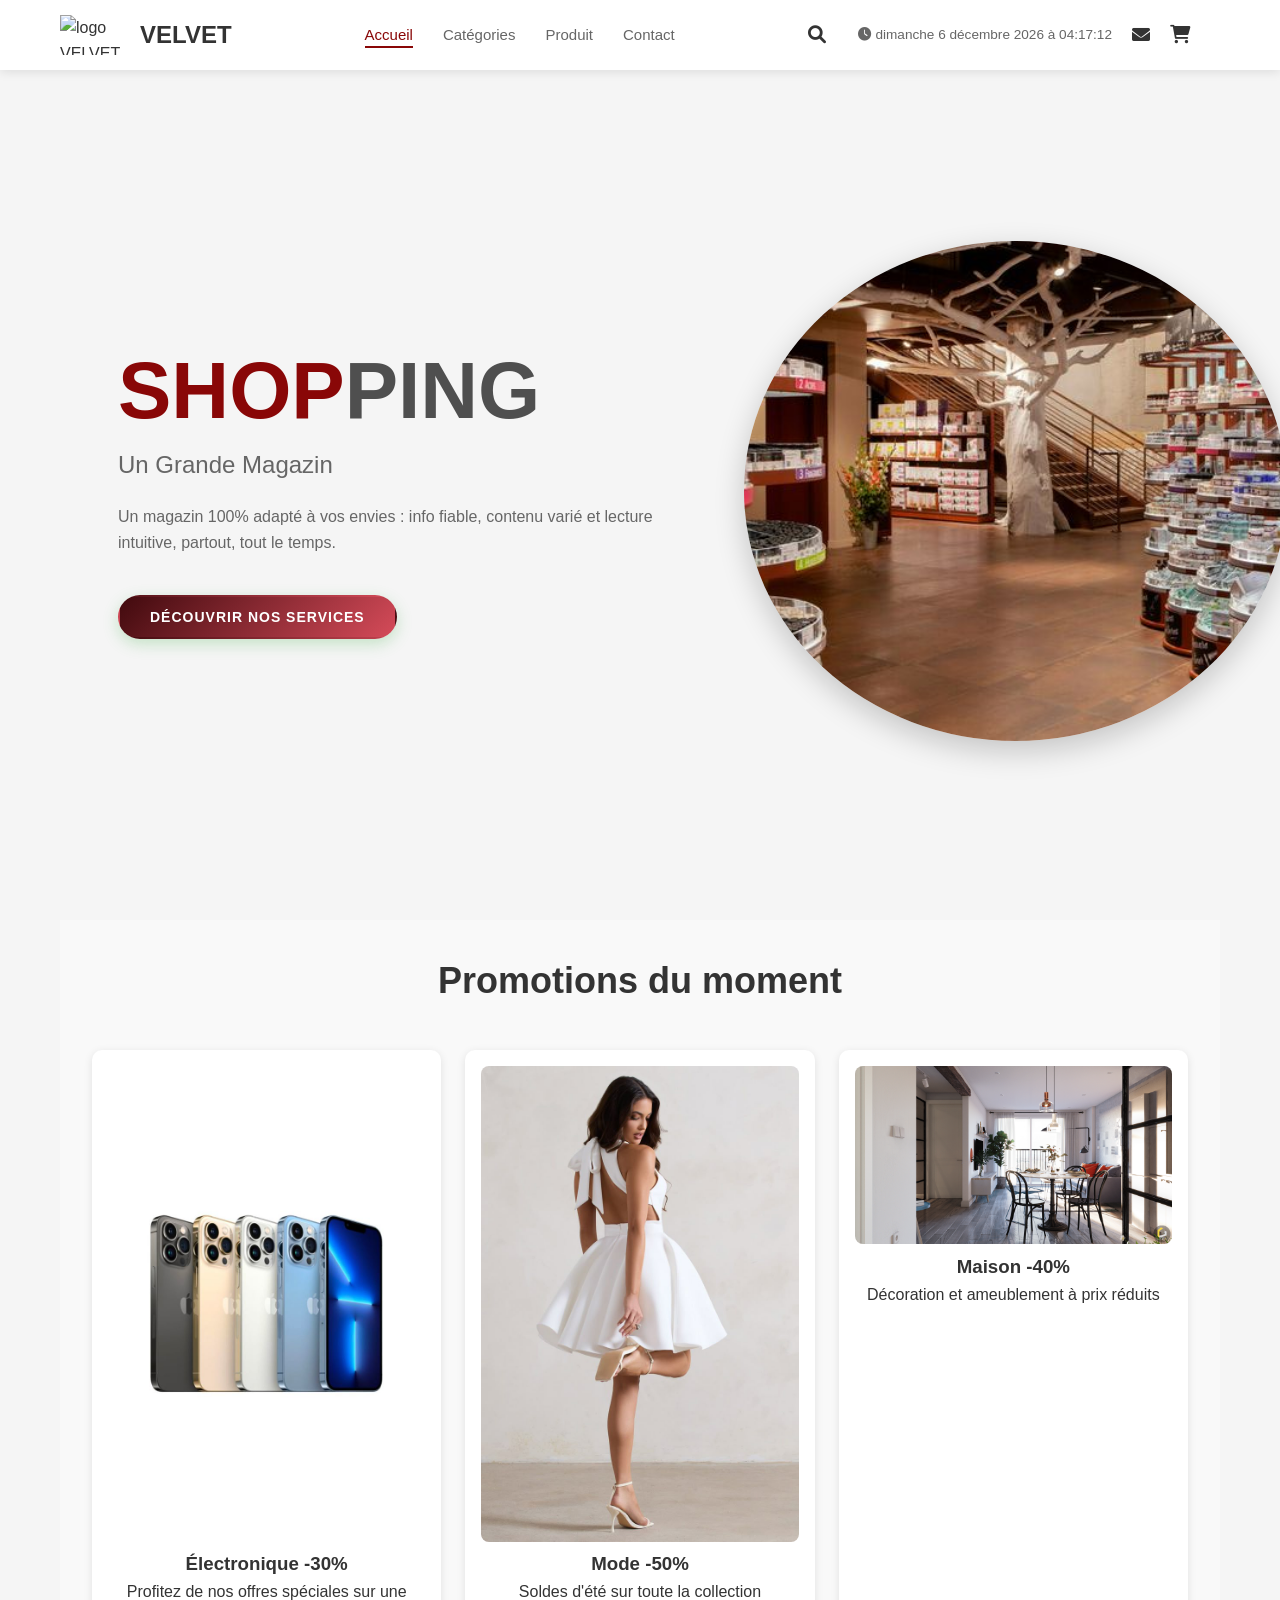
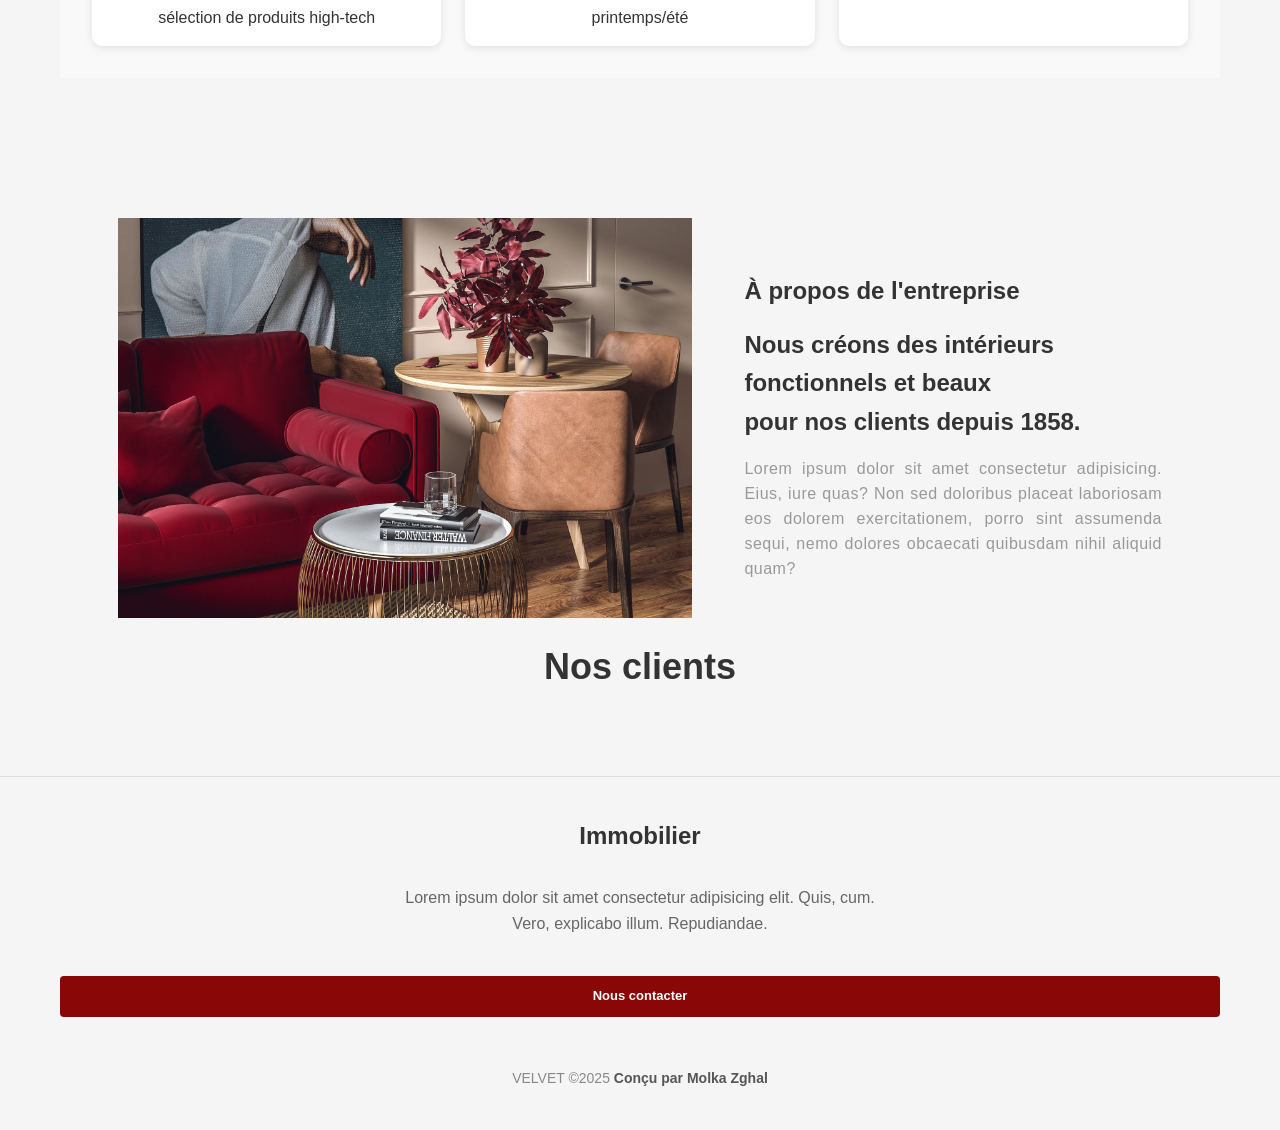
==== index.html @ 8d2f7518 "Initial commit - ajout de tous les fichiers du projet" ====
<!DOCTYPE html>
<html lang="fr">
<head>
    <meta charset="UTF-8">
    <meta name="viewport" content="width=device-width, initial-scale=1.0">
    <title>VELVET - Accueil</title>
    <link rel="stylesheet" href="https://cdnjs.cloudflare.com/ajax/libs/font-awesome/6.0.0-beta3/css/all.min.css">
    <link rel="stylesheet" href="style.css">
    <script src="script.js" defer></script>
</head>
<body>
    <header>
        <div class="header-container">
            <div class="logo">
                <img src="logo.jpg" alt="logo VELVET">
                <h1>VELVET</h1>
            </div>
            
            <nav>
                <ul class="menu">
                    <li><a href="index.html" class="active">Accueil</a></li>
                    <li><a href="index2.html">Catégories</a></li>
                    <li><a href="index3.html">Produit</a></li>
                    <li><a href="index4.html">Contact</a></li>
                </ul>
            </nav>
            
            <div class="header-icons">
                <div class="search-container">
                    <a href="#" class="icon-link" tabindex="0">
                        <i class="fas fa-search"></i>
                    </a>
                    <div class="search-form">
                        <form action="#" method="get">
                            <input id="recherche-api" type="text" placeholder="Rechercher...">
                            <button type="submit"><i class="fas fa-search"></i></button>
                        </form>
                        <div id="resultats-api" class="search-results" style="display:none;"></div>
                    </div>
                </div>

                <div class="meteo-info" style="margin-left:12px; text-align:right;">
                    <div id="meteo-info"></div>
                    <div id="ip-info" style="font-size:0.85rem; color:#666"></div>
                    <div id="heure-api" style="font-size:0.85rem; color:#666"></div>
                </div>
                
                <a href="index4.html" class="icon-link">
                    <i class="fas fa-envelope"></i>
                </a>
                
                <a href="#" class="icon-link">
                    <i class="fas fa-shopping-cart"></i>
                </a>
                <div class="panier-info" aria-hidden="true">
                    <span id="compteur-panier" style="display:none; background:#ff6b6b; color:white; padding:2px 6px; border-radius:12px; margin-left:6px; font-size:0.9rem;">0</span>
                    <div id="total-panier" style="display:inline-block; margin-left:10px; font-size:0.9rem;"></div>
                </div>
            </div>
        </div>

    </header>
    
    <main>
        <section class="home">
            <div class="left">
                <h1>SHOP<span>PING</span></h1>
                <h4>Un grande magazin</h4>
                <p>Un magazin 100% adapté à vos envies : info fiable, contenu varié et lecture intuitive, partout, tout le temps.</p>
            
                <button class="button-link">
                    <a href="#">Découvrir nos services </a>
                </button>
            </div>
            <div class="right">
                <img src="mm.jpg">
            </div>
        </section>
        <!-- about -->
    
        <section class="promotions">
            <h1 class="title">Promotions du moment</h1>
            <div class="promo-grid">
                <div class="promo-item">
                    <img src="iphone13.jpg" alt="Promotion 1">
                    <h3>Électronique -30%</h3>
                    <p>Profitez de nos offres spéciales sur une sélection de produits high-tech</p>
                </div>
                <div class="promo-item">
                    <img src="robe.jpg" alt="Promotion 2">
                    <h3>Mode -50%</h3>
                    <p>Soldes d'été sur toute la collection printemps/été</p>
                </div>
                <div class="promo-item">
                    <img src="deco4.png" alt="Promotion 3">
                    <h3>Maison -40%</h3>
                    <p>Décoration et ameublement à prix réduits</p>
                </div>
            </div>
        </section>
        
        <!-- API - Produits populaires - Removed from index.html per request -->
       
     
        <section class="about">
            <div class="image">
                <img src="img2.jpg">
            </div>
            <div class="content">
                <h1>À propos de l'entreprise</h1>
                <h2>Nous créons des intérieurs fonctionnels et beaux <br> pour nos clients depuis 1858.</h2>
                <p>Lorem ipsum dolor sit amet consectetur adipisicing. Eius, iure quas? Non sed doloribus placeat laboriosam eos dolorem exercitationem, porro sint assumenda sequi, nemo dolores obcaecati quibusdam nihil aliquid quam?</p>
            </div>          
        </section>
        
        <!-- Clients (Random User API) -->
        <section id="clients" class="clients">
            <h2 class="title">Nos clients</h2>
            <div id="utilisateurs-container" class="utilisateurs-container"></div>
        </section>

        <!-- Contact - moved to index4.html per request -->
        <!-- about -->

    </main>
    
    
    <footer>
        
            <div class="footer-content">
                <h2 class="footer-title">Immobilier</h2>
                <p class="footer-text">Lorem ipsum dolor sit amet consectetur adipisicing elit. Quis, cum.<br>Vero, explicabo illum. Repudiandae.</p>
                <a href="index4.html" class="contact-button">Nous contacter</a>
                <p class="copyright">VELVET ©2025 <strong>Conçu par Molka Zghal</strong></p>
            </div>
        
    </footer>
</body>
</html>
---- style.css ----
/* Styles généraux */
* {
    margin: 0;
    padding: 0;
    box-sizing: border-box;
    font-family: 'Rubik', sans-serif;
}

body {
    background-color: #f9f9f9;
    color: #333;
    line-height: 1.6;
}

a {
    text-decoration: none;
    font-size: 13px;
    transition: all 0.3s ease; /*Quand n’importe quel style change, fais la transition en 0,3 seconde, avec un mouvement fluide.*/
}

/* Header Styles */
header {
    background-color: #fff;
    box-shadow: 0 2px 10px rgba(0,0,0,0.1);
    position: sticky;
    top: 0;
    z-index: 1000;/* bich yit5bew wraha l contenu */
    padding: 15px 5%;
}

.header-container {
    display: flex;
    justify-content: space-between;
    align-items: center;
    max-width: 1400px;
    margin: 0 auto;
}

/* Logo */
.logo {
    display: flex;
    align-items: center;
    gap: 10px; /* définit l’espace entre les éléments d’un conteneur. */
}

.logo img {
    width: 70px;
    height: 70px;
    object-fit: contain; /*définit comment une image (ou vidéo) s’adapte à son conteneur.*/
}

.logo h1 {
    font-size: 30px;
    color: #4f4f4f;
    font-weight: 700;
}

/* Menu */
.menu {
    display: flex;
    gap: 30px;
}

.menu li {
    list-style: none;
    position: relative;
}

.menu li a {
    color: #666;
    font-weight: 500;
    padding: 5px 0;
    position: relative;
    font-size: 15px;
}

.menu li a:hover {
    color: rgb(137, 7, 7);
}

.menu li a::after {
    content: '';
    position: absolute;
    bottom: 0;
    left: 0;
    width: 0;
    height: 2px;
    background-color: rgb(137, 7, 7);
    transition: width 0.3s ease;
}

.menu li a:hover::after {
    width: 100%;
}

.menu li a.active {
    color: rgb(137, 7, 7);
}

.menu li a.active::after {
    width: 100%;
}

/* Header Icons */
.header-icons {
    display: flex;
    gap: 25px;
    align-items: center;
}

.icon-link {
    color: #666;
    font-size: 18px;
    position: relative;
    transition: color 0.3s;
}

.icon-link:hover {
    color: rgb(137, 7, 7);
}

/* Search Form */
.search-container {
    position: relative;
}

.search-form {
    display: none;
    position: absolute;
    right: 0;
    top: 100%;
    background-color: white;
    padding: 10px;
    border-radius: 5px;
    box-shadow: 0 2px 5px rgba(0,0,0,0.2);
    z-index: 10;
}

.search-container:focus-within .search-form {
    display: block;
}

.search-form input {
    padding: 8px;
    border: 1px solid #ddd;
    border-radius: 4px;
    width: 200px;
}

.search-form button {
    padding: 8px 12px;
    background-color: rgb(137, 7, 7);
    color: white;
    border: none;
    border-radius: 4px;
    cursor: pointer; /* le curseur devient une main quand on survole le bouton */
    margin-left: 5px;
}

/* Main Content */
main {
    max-width: 1400px;
    margin: 30px auto;
    padding: 0 5%;
}

.home {
    padding: 0 5%;
    margin: 50px 0;
    display: flex;
    align-items: center;
    justify-content: space-between;/* espace entre les éléments */
    min-height: calc(100vh - 150px);/* calc() permet de faire des calculs dans le CSS */
}

.home .left {
    width: 55%;
    padding-right: 30px;
}

.home .right {
    width: 40%;
    perspective: 1000px;/* donne une profondeur à l’image pour l’effet 3D */
    height: 100%;
}

.home .right img {
    width: 130%;
    height: 500px;
    object-fit: cover;
    transition: transform 0.5s ease;/* transition pour l’effet de rotation */
    border-radius: 50%;
    box-shadow: 0 10px 30px rgba(0, 0, 0, 0.2);/* ombre portée */
}

.right img:hover {
    transform: rotateY(30deg);/* effet de rotation sur l’axe Y au survol */
}

.home .left h1 {
    font-size: 80px;
    color: rgb(137, 7, 7);
    font-weight: 700;
    line-height: 1;
    margin-bottom: 15px;
}

.home .left h1 span {
    color: #4f4f4f;
}

.home .left h4 {
    font-weight: 500;
    font-size: 24px;
    margin-bottom: 20px;
    color: #666;
    text-transform: capitalize;/* met la première lettre de chaque mot en majuscule */
}

.home .left p {
    font-size: 16px;
    color: #666;
    margin-bottom: 10px;
    line-height: 1.6;
}

.button-link {
    margin-top: 30px;
    border: none;
    background: transparent;
    cursor: pointer;/* le curseur devient une main quand on survole le bouton */
    transition: all 0.3s ease;
}

.button-link a {
    font-size: 14px;
    display: inline-block;
    font-size: 14px;
    color: #fff;
    padding: 12px 30px;
    background: linear-gradient(135deg, #410a0e, #d54b59);
    border-radius: 60px;
    text-transform: uppercase;
    font-weight: 600;
    letter-spacing: 1px;
    box-shadow: 0 5px 15px rgba(83, 183, 88, 0.3);
    transition: all 0.3s ease;
    border: 2px solid transparent;
}

.button-link:hover a {
    color: rgb(137, 7, 7);
    background: #fff;
    border-color: rgb(137, 7, 7);
    transform: translateY(-3px);
    box-shadow: 0 8px 20px rgba(177, 41, 41, 0.4);
}

/* Section Electronique */
.best-sales {
    margin: 50px 0;
}

.title {
    text-align: center;
    color: #333;
    margin-bottom: 30px;
    font-size: 32px;
}

.best-sales__product {
    display: grid;
    grid-template-columns: repeat(7, 1fr);/* 7 colonnes de taille égale */
    grid-template-rows: repeat(6, 1fr);/* 6 lignes de taille égale */
    gap: 10px;/* espace entre les éléments */
    height: 80vh;
    margin-top: 45px;
}

.best-sales__product div img {
    width: 100%;
    height: 100%;
    object-fit: cover;
    display: block;
    border-radius: 4px;
    filter: grayscale(100%);/* rend l’image en noir et blanc */
    transition: 0.5s ease-out;
}

.best-sales__product div img:hover {
    filter: grayscale(0);
}

.best-sales__product span {
    color: #5e493a;
    text-transform: uppercase;
    letter-spacing: 2px;/* espace entre les lettres */
    font-size: 20px;
}

.div1, .div4, .div7, .div3 {
    border: 1px solid rgb(137, 7, 7);
    display: flex;/* permet d’utiliser flexbox */
    align-items: center;
    justify-content: center;/* centre le texte horizontalement et verticalement */
}

.div1 { grid-area: 1 / 1 / 6 / 3; }/* ligne de départ / colonne de départ / ligne de fin / colonne de fin */
.div2 { grid-area: 2 / 3 / 7 / 5; }/* ligne de départ / colonne de départ / ligne de fin / colonne de fin */
.div3 { 
    grid-area: 1 / 5 / 7 / 6;
    width: 170px;
    background-color: rgb(137, 7, 7);
}
.div4 { grid-area: 1 / 3 / 2 / 5; }
.div5 { grid-area: 6 / 1 / 7 / 3; }
.div6 { grid-area: 1 / 6 / 6 / 8; }
.div7 { grid-area: 6 / 6 / 7 / 8; }

.div3 span {
    transform: rotate(-90deg);
    color: #fff;
    white-space: nowrap;
    font-weight: bold;
    transition: transform 0.3s ease;/* transition pour l’effet de rotation */
} 
:root {
    --velvet-red: #a8323c;
    --velvet-dark: #1a1a1a;
    --velvet-gold: #d4af37;
    --velvet-light: #f8f8f8;
}

body {
    font-family: 'Montserrat', sans-serif;
    background-color: #f5f5f5;
    color: #333;
    margin: 0;
    padding: 20px;
    line-height: 1.6;/* espace entre les lignes */
}

.velvet-container {
    max-width: 1200px;
    margin: 0 auto;
    background: white;
    padding: 30px;
    box-shadow: 0 0 20px rgba(0,0,0,0.1);
    border-radius: 5px;
    border: 3px solid var(--velvet-red);
}

.velvet-title {
    color: var(--velvet-red);
    text-align: center;
    font-size: 2.2rem;
    margin-bottom: 30px;
    padding-bottom: 15px;
    border-bottom: 2px solid var(--velvet-gold);
}

/* Tableau Velvet */
.velvet-table {
    width: 100%;
    border-collapse: collapse;
    margin: 25px 0;
    box-shadow: 0 0 20px rgba(0,0,0,0.1);
}

.velvet-table thead tr {
    background-color: var(--velvet-dark);
    color: white;
    text-align: left;
}

.velvet-table th,
.velvet-table td {
    padding: 15px;
    border: 1px solid #ddd;
}

.velvet-table th {
    font-weight: 600;
    text-transform: uppercase;
    letter-spacing: 1px;
    font-size: 0.9rem;
}

.velvet-table tbody tr {
    border-bottom: 1px solid #dddddd;
    transition: all 0.3s;
}

.velvet-table tbody tr:nth-of-type(even) {
    background-color: #f9f9f9;
}

.velvet-table tbody tr:hover {
    background-color: #f1f1f1;
}

.velvet-table tbody tr:last-of-type {
    border-bottom: 2px solid var(--velvet-red);
}

/* Colonnes spécifiques */
.product-name {
    font-weight: 700;
    color: var(--velvet-dark);
    min-width: 180px;
}

.product-image {
    width: 120px;
    text-align: center;
}

.product-image img {
    max-height: 100px;
    max-width: 100%;
    border-radius: 3px;
    border: 1px solid #eee;
}

.product-specs ul {
    list-style: none;
    padding: 0;
    margin: 0;
}

.product-specs li {
    margin-bottom: 8px;
    font-size: 0.9rem;
}

.velvet-icon {
    color: var(--velvet-red);
    width: 20px;
    text-align: center;
    margin-right: 5px;
}

.product-price {
    min-width: 120px;
}

.old-price {
    text-decoration: line-through;
    color: #999;
    font-size: 0.9rem;
    display: block;/* pour que le prix barré soit sur une nouvelle ligne */
}

.current-price {
    font-size: 1.3rem;
    font-weight: bold;
    color: var(--velvet-red);
}

.product-link {
    min-width: 120px;
    text-align: center;
}

/* Bouton Velvet */
.velvet-btn {
    display: inline-block;
    padding: 8px 15px;
    background-color: var(--velvet-dark);
    color: white;
    text-decoration: none;
    border-radius: 4px;
    font-weight: 500;
    transition: all 0.3s ease;
    border: 2px solid var(--velvet-dark);
    font-size: 0.9rem;
}

.velvet-btn:hover {
    background-color: var(--velvet-red);
    border-color: var(--velvet-red);
}

/* Responsive */
@media (max-width: 768px) {
    .velvet-table {
        display: block;
        overflow-x: auto;
    }
    
    .velvet-title {
        font-size: 1.5rem;
    }
}

/* Section Nouveautés */
.new-arrivals {
    margin: 50px 0;
}

.product-grid {
    display: grid;
    grid-template-columns: repeat(4, 1fr);/* 4 colonnes de taille égale */
    gap: 20px;
    max-width: 1200px;
    margin: 0 auto;
}

.product-item {
    position: relative;
    background: white;
    border-radius: 8px;
    overflow: hidden;/* empêche le débordement des éléments enfants */
    box-shadow: 0 2px 5px rgba(0,0,0,0.1);
    transition: transform 0.3s ease, box-shadow 0.3s ease;
    padding-bottom: 20px;
}

.product-item:hover {
    transform: scale(1.05);
    box-shadow: 0 5px 15px rgba(0,0,0,0.2);
}

.new-in {
    position: absolute;
    top: 10px;
    left: 10px;
    background-color: red;
    color: white;
    padding: 5px 10px;
    font-weight: bold;
    border-radius: 4px;
    font-size: 12px;
    z-index: 2;
}

.product-item h3 {
    margin: 15px 10px 5px;
    font-size: 16px;
    color: #333;
}

.price {
    margin: 0 10px;
    font-weight: bold;
    color: #333;
}

.reference {
    margin: 5px 10px;
    font-size: 12px;
    color: #666;
}

.color-options {
    display: flex;
    justify-content: center;/* centre les cercles horizontalement */
    gap: 8px;
    margin-top: 10px;
}

.color-circle {
    width: 20px;
    height: 20px;
    border-radius: 50%;
    border: 2px solid #333;
    cursor: pointer;/* le curseur devient une main quand on survole le cercle */
    transition: all 0.3s ease;
}

.color-circle:hover {
    border-color: red;
}

/* Slider Styles */
.image-slider {
    position: relative;
    overflow: hidden;
    height: 200px;
}

.slider-images {
    position: relative;
    height: 100%;
}

.slider-images img {
    position: absolute;
    top: 0;
    left: 0;
    width: 100%;
    height: 100%;
    object-fit: cover;/* couvre tout le conteneur sans déformer l’image */
    opacity: 0;/* rend l’image invisible */
    transition: opacity 0.5s ease;/* transition pour l’effet de fondu */
}

.arrow {
    position: absolute;
    top: 50%;
    transform: translateY(-50%);
    font-size: 24px;
    color: white;
    background-color: rgba(0,0,0,0.5);
    padding: 10px;
    cursor: pointer;
    z-index: 10;
    user-select: none;
    border-radius: 50%;
    width: 30px;
    height: 30px;
    display: flex;
    align-items: center;
    justify-content: center;
    transition: all 0.3s ease;
}

.arrow.left {
    left: 10px;
    color: gray;
    border: 1px solid gray;
}

.arrow.right {
    right: 10px;
    color: black;
    border: 1px solid black;
}

.arrow.left:hover {
    color: black;
    border-color: black;
    background-color: rgba(0,0,0,0.7);
}

.arrow.right:hover {
    color: white;
    background-color: black;
}

/* Gestion des slides (wa9t t3adi 3lih cursseur */
    #slider1_1:checked ~ .slider-images .img1,/* quand le premier input est coché, affiche la première image */
    #slider1_2:checked ~ .slider-images .img2,
    #slider2_1:checked ~ .slider-images .img1,
    #slider2_2:checked ~ .slider-images .img2,
    #slider3_1:checked ~ .slider-images .img1,
    #slider3_2:checked ~ .slider-images .img2,
    #slider4_1:checked ~ .slider-images .img1,
    #slider4_2:checked ~ .slider-images .img2 {
    opacity: 1;
    z-index: 1;
}

/* Style des cercles de couleur */ 
#slider1_1:checked ~ .color-options .color-circle:nth-child(1),
#slider1_2:checked ~ .color-options .color-circle:nth-child(2),
#slider2_1:checked ~ .color-options .color-circle:nth-child(1),
#slider2_2:checked ~ .color-options .color-circle:nth-child(2),
#slider3_1:checked ~ .color-options .color-circle:nth-child(1),
#slider3_2:checked ~ .color-options .color-circle:nth-child(2),
#slider4_1:checked ~ .color-options .color-circle:nth-child(1),
#slider4_2:checked ~ .color-options .color-circle:nth-child(2) {
    border-color: red;
}

#slider1_1:checked ~ .color-options .color-circle:not(:nth-child(1)),
#slider1_2:checked ~ .color-options .color-circle:not(:nth-child(2)),
#slider2_1:checked ~ .color-options .color-circle:not(:nth-child(1)),
#slider2_2:checked ~ .color-options .color-circle:not(:nth-child(2)),
#slider3_1:checked ~ .color-options .color-circle:not(:nth-child(1)),
#slider3_2:checked ~ .color-options .color-circle:not(:nth-child(2)),
#slider4_1:checked ~ .color-options .color-circle:not(:nth-child(1)),
#slider4_2:checked ~ .color-options .color-circle:not(:nth-child(2)) {
    border-color: #333;
}

/* Cache les inputs radio */
input[type="radio"] {
    display: none;
}

/* Couleurs spécifiques */
.color-circle.white { background-color: white; }
.color-circle.red { background-color: #ff0000; }
.color-circle.beige { background-color: #f5f5dc; }
.color-circle.black { background-color: #000000; }
.color-circle.gray { background-color: #808080; }
.color-circle.brown { background-color: #a52a2a; }

/* Responsive */
@media (max-width: 1024px) {
    .product-grid {
        grid-template-columns: repeat(2, 1fr);
    }
    
    .home {
        flex-direction: column;
        text-align: center;
    }
    
    .home .left,
    .home .right {
        width: 100%;
    }
    
    .home .right img {
        width: 100%;
        height: auto;
        margin-top: 30px;
    }
}

@media (max-width: 768px) {
    .product-grid {
        grid-template-columns: 1fr;
    }
    
    .header-container {
        flex-direction: column;
        gap: 20px;
    }
    
    .menu {
        flex-direction: column;
        gap: 15px;
    }
    
    .best-sales__product {
        grid-template-columns: 1fr;
        height: auto;/* Styles généraux */
        * {
            margin: 0;
            padding: 0;
            box-sizing: border-box;
            font-family: 'Rubik', sans-serif;
        }
        
        body {
            background-color: #f9f9f9;
            color: #333;
            line-height: 1.6;
        }
        
        a {
            text-decoration: none;
            font-size: 13px;
            transition: all 0.3s ease;
        }
        
        /* Header Styles */
        header {
            background-color: #fff;
            box-shadow: 0 2px 10px rgba(0,0,0,0.1);
            position: sticky;
            top: 0;
            z-index: 1000;
            padding: 15px 5%;
        }
        
        .header-container {
            display: flex;
            justify-content: space-between;
            align-items: center;
            max-width: 1400px;
            margin: 0 auto;
        }
        
        /* Logo */
        .logo {
            display: flex;
            align-items: center;
            gap: 10px;
        }
        
        .logo img {
            width: 70px;
            height: 70px;
            object-fit: contain;
        }
        
        .logo h1 {
            font-size: 30px;
            color: #4f4f4f;
            font-weight: 700;
        }
        
        /* Menu */
        .menu {
            display: flex;
            gap: 30px;
        }
        
        .menu li {
            list-style: none;
            position: relative;
        }
        
        .menu li a {
            color: #666;
            font-weight: 500;
            padding: 5px 0;
            position: relative;
            font-size: 15px;
        }
        
        .menu li a:hover {
            color: rgb(137, 7, 7);
        }
        
        .menu li a::after {
            content: '';
            position: absolute;
            bottom: 0;
            left: 0;
            width: 0;
            height: 2px;
            background-color: rgb(137, 7, 7);
            transition: width 0.3s ease;
        }
        
        .menu li a:hover::after {
            width: 100%;
        }
        
        .menu li a.active {
            color: rgb(137, 7, 7);
        }
        
        .menu li a.active::after {
            width: 100%;
        }
        
        /* Header Icons */
        .header-icons {
            display: flex;
            gap: 25px;
            align-items: center;
        }
        
        .icon-link {
            color: #666;
            font-size: 18px;
            position: relative;
            transition: color 0.3s;
        }
        
        .icon-link:hover {
            color: rgb(137, 7, 7);
        }
        
        /* Search Form */
        .search-container {
            position: relative;
        }
        
        .search-form {
            display: none;
            position: absolute;
            right: 0;
            top: 100%;
            background-color: white;
            padding: 10px;
            border-radius: 5px;
            box-shadow: 0 2px 5px rgba(0,0,0,0.2);
            z-index: 10;
        }
        
        .search-container:focus-within .search-form {
            display: block;
        }
        
        .search-form input {
            padding: 8px;
            border: 1px solid #ddd;
            border-radius: 4px;
            width: 200px;
        }
        
        .search-form button {
            padding: 8px 12px;
            background-color: rgb(137, 7, 7);
            color: white;
            border: none;
            border-radius: 4px;
            cursor: pointer;
            margin-left: 5px;
        }
        
        /* Main Content */
        main {
            max-width: 1400px;
            margin: 30px auto;
            padding: 0 5%;
        }
        
        .home {
            padding: 0 5%;
            margin: 50px 0;
            display: flex;
            align-items: center;
            justify-content: space-between;
            min-height: calc(100vh - 150px);
        }
        
        .home .left {
            width: 55%;
            padding-right: 30px;
        }
        
        .home .right {
            width: 40%;
            perspective: 1000px;
            height: 100%;
        }
        
        .home .right img {
            width: 130%;
            height: 500px;
            object-fit: cover;
            transition: transform 0.5s ease;
            border-radius: 50%;
            box-shadow: 0 10px 30px rgba(0, 0, 0, 0.2);
        }
        
    }
    
    .div1, .div2, .div3, .div4, .div5, .div6, .div7 {
        grid-area: auto;
        height: 200px;
    }
}
.inline-nav {
    display: flex;
    justify-content: center;
    gap: 20px;
    margin-bottom: 30px;
}

.nav-link {
    padding: 10px 20px;
    background-color: white;
    color: var(--dark);
    text-decoration: none;
    border-radius: 30px;
    font-weight: 600;
    box-shadow: 0 3px 10px rgba(0,0,0,0.1);
    transition: all 0.3s;
    display: flex;
    align-items: center;
    gap: 8px;
}

.nav-link.active {
    background-color: var(--red);
    color: white;
}

.nav-link:hover {
    transform: translateY(-3px);
    box-shadow: 0 5px 15px rgba(231, 0, 19, 0.2);
}

/* Sections produits */
.food-section {
    background: white;
    border-radius: 10px;
    overflow: hidden;
    margin-bottom: 40px;
    box-shadow: 0 5px 15px rgba(0,0,0,0.1);
    border: 2px solid var(--red);
}

.section-header {
    display: flex;
    justify-content: space-between;
    align-items: center;
    padding: 15px 25px;
    background-color: var(--dark);
    color: white;
}

.section-header h2 {
    margin: 0;
    font-size: 1.4rem;
    display: flex;
    align-items: center;
    gap: 10px;
}

.tunisian-flag {
    font-size: 1.2rem;
}

.price-tag {
    background-color: var(--green);
    color: white;
    padding: 5px 15px;
    border-radius: 20px;
    font-weight: bold;
    font-size: 1.1rem;
}

/* Vidéo */
.video-container {
    padding: 15px;
    background: black;
}

.video-container video {
    width: 100%;
    max-height: 500px;
    display: block;
    margin: 0 auto;
}

/* Description */
.food-description {
    padding: 20px;
    position: relative;
}

.food-description h3 {
    color: var(--red);
    margin-top: 0;
    font-size: 1.3rem;
    border-bottom: 1px dashed #ddd;
    padding-bottom: 10px;
}

.ingredients {
    list-style: none;
    padding: 0;
    margin: 20px 0;
    display: grid;
    grid-template-columns: repeat(2, 1fr);
    gap: 10px;
}

.ingredients li {
    display: flex;
    align-items: center;
    gap: 8px;
    padding: 8px 12px;
    background: #f9f9f9;
    border-radius: 5px;
    border-left: 3px solid var(--green);
}

.ingredients i {
    color: var(--red);
    width: 20px;
    text-align: center;
}

/* Bouton */
.order-btn {
    display: inline-block;
    padding: 12px 25px;
    background: linear-gradient(to right, var(--red), var(--dark));
    color: white;
    text-decoration: none;
    border-radius: 5px;
    font-weight: 600;
    margin-top: 15px;
    transition: all 0.3s;
    border: none;
    cursor: pointer;
    font-size: 1rem;
    display: flex;
    align-items: center;
    gap: 8px;
}

.order-btn:hover {
    background: linear-gradient(to right, var(--dark), var(--red));
    transform: translateY(-2px);
    box-shadow: 0 5px 15px rgba(231, 0, 19, 0.3);
}

/* Contact */
.contact-section {
    background: white;
    padding: 25px;
    border-radius: 10px;
    margin-top: 40px;
    border: 2px solid var(--green);
}

.contact-section h2 {
    color: var(--red);
    margin-top: 0;
    display: flex;
    align-items: center;
    gap: 10px;
}

.contact-info {
    margin-top: 15px;
}

.contact-info p {
    display: flex;
    align-items: center;
    gap: 10px;
    margin: 10px 0;
}

.contact-info i {
    color: var(--green);
    width: 20px;
}

/* Responsive */
@media (max-width: 768px) {
    .ingredients {
        grid-template-columns: 1fr;
    }
    
    .section-header {
        flex-direction: column;
        align-items: flex-start;
        gap: 10px;
    }
    
    .price-tag {
        align-self: flex-end;
    }
    
    .inline-nav {
        flex-direction: column;
        align-items: center;
    }
}
.promotions {
    padding: 2rem;
    background-color: #f9f9f9;
    text-align: center;
}

.title {
    font-size: 2rem;
    margin-bottom: 1.5rem;
}

.promo-grid {
    display: grid;
    grid-template-columns: repeat(auto-fit, minmax(250px, 1fr));
    gap: 1.5rem;
}

.promo-item {
    background-color: #fff;
    padding: 1rem;
    border-radius: 10px;
    box-shadow: 0 2px 8px rgba(0, 0, 0, 0.1);
    transition: transform 0.2s ease-in-out;
}

.promo-item:hover {
    transform: translateY(-5px);
}

.promo-item img {
    width: 100%;
    height: auto;
    border-radius: 8px;
}
/* css index4.html */
/* Styles généraux */
body {
    font-family: 'Arial', sans-serif;
    margin: 0;
    padding: 0;
    color: #333;
    line-height: 1.6;
}

/* Header */
header {
    background-color: #fff;
    box-shadow: 0 2px 10px rgba(0, 0, 0, 0.1);
    padding: 15px 0;
    position: sticky;
    top: 0;
    z-index: 100;
}

.header-container {
    display: flex;
    justify-content: space-between;
    align-items: center;
    max-width: 1200px;
    margin: 0 auto;
    padding: 0 20px;
}

.logo {
    display: flex;
    align-items: center;
    gap: 10px;
}

.logo img {
    height: 40px;
}

.logo h1 {
    margin: 0;
    font-size: 24px;
    color: #333;
}

/* Navigation */
.menu {
    display: flex;
    list-style: none;
    gap: 30px;
    margin: 0;
    padding: 0;
}

.menu a {
    text-decoration: none;
    color: #333;
    font-weight: 500;
    transition: color 0.3s;
}

.menu a:hover, .menu a.active {
    color: rgb(137, 7, 7)d;
}

/* Header icons */
.header-icons {
    display: flex;
    align-items: center;
    gap: 20px;
}

.icon-link {
    color: #333;
    font-size: 18px;
    transition: color 0.3s;
    text-decoration: none;
}

.icon-link:hover {
    color: rgb(137, 7, 7)d;
}

.search-container {
    position: relative;
}

.search-form {
    position: absolute;
    top: 100%;
    right: 0;
    background: #fff;
    padding: 10px;
    box-shadow: 0 2px 10px rgba(0, 0, 0, 0.1);
    display: none;
    width: 250px;
}

.search-container:hover .search-form {
    display: block;
}

.search-form input {
    width: calc(100% - 40px);
    padding: 8px;
    border: 1px solid #ddd;
}

.search-form button {
    background: none;
    border: none;
    cursor: pointer;
    padding: 8px;
}

/* Social icons in header */
.social-icons {
    display: flex;
    gap: 15px;
    margin-left: 20px;
}

.social-icons a {
    color: #555;
    font-size: 16px;
    transition: color 0.3s;
}

.social-icons a:hover {
    color: rgb(137, 7, 7);
}

/* Main content */
main {
    max-width: 1200px;
    margin: 40px auto;
    padding: 0 20px;
}

.title {
    text-align: center;
    font-size: 36px;
    margin-bottom: 40px;
    color: #333;
}

/* Contact section */
.contact-container {
    display: flex;
    gap: 40px;
    margin-bottom: 50px;
}

.contact-info, .contact-form {
    flex: 1;
}

.contact-info h2 {
    font-size: 20px;
    margin-top: 25px;
    color: rgb(137, 7, 7);
    display: flex;
    align-items: center;
    gap: 10px;
}

.contact-info h2:first-child {
    margin-top: 0;
}

.contact-info p {
    margin-left: 30px;
    margin-bottom: 15px;
}

.contact-form {
    background: #f9f9f9;
    padding: 30px;
    border-radius: 8px;
    box-shadow: 0 2px 15px rgba(0, 0, 0, 0.05);
}

.contact-form h2 {
    font-size: 24px;
    margin-top: 0;
    margin-bottom: 20px;
    color: #333;
}

.contact-form input,
.contact-form textarea {
    width: 100%;
    padding: 12px;
    margin-bottom: 15px;
    border: 1px solid #ddd;
    border-radius: 4px;
    font-family: inherit;
    font-size: 16px;
}

.contact-form textarea {
    height: 150px;
    resize: vertical;
}

.contact-form button {
    background-color: rgb(137, 7, 7);
    color: white;
    border: none;
    padding: 12px 25px;
    font-size: 16px;
    border-radius: 4px;
    cursor: pointer;
    transition: background-color 0.3s;
}

.contact-form button:hover {
    background-color: rgb(137, 7, 7);
}

/* FAQ section */
.faq {
    margin-top: 50px;
}

.faq h2 {
    font-size: 28px;
    margin-bottom: 30px;
    text-align: center;
    color: #333;
}

.faq-item {
    margin-bottom: 20px;
    border-bottom: 1px solid #eee;
    padding-bottom: 20px;
}

.faq-item:last-child {
    border-bottom: none;
}

.faq-item h3 {
    color: rgb(137, 7, 7);
    font-size: 18px;
    margin-bottom: 10px;
}

/* Footer */
/* Footer Styles */
footer {
    background-color: #f5f5f5; /* Couleur grise */
    padding: 40px 0;
    text-align: center;
    border-top: 1px solid #e0e0e0;
}

.footer-content {
    max-width: 1200px;
    margin: 0 auto;
    padding: 0 20px;
    display: flex;
    flex-direction: column;
    gap: 20px;
}

.footer-title {
    font-size: 24px;
    font-weight: bold;
    color: #333;
    margin-bottom: 10px;
}

.footer-text {
    color: #666;
    margin-bottom: 20px;
    line-height: 1.6;
}

.contact-button {
    display: inline-block;
    background-color: rgb(137, 7, 7);
    color: white;
    padding: 10px 20px;
    text-decoration: none;
    border-radius: 4px;
    font-weight: bold;
    transition: background-color 0.3s;
}

.contact-button:hover {
    background-color: #9a9898;
}

.copyright {
    color: #888;
    font-size: 14px;
    margin-top: 30px;
}

.copyright strong {

    color: #555;
}
/*decoration*/
/* Section Maison (anciennement Decoration) */
.decoration {
    padding: 20px 10%;
    width: 100%;
    background-color: #FAF8F4; /* Ajout d'un fond cohérent avec le style */
}

.decoration h1 {
    text-align: center;
    font-size: 60px;
    font-weight: bold;
    letter-spacing: 1px;/* espace entre les lettres */
    margin-bottom: 40px;/* espace sous le titre */
    color: #333;
    text-transform: capitalize;
}

.deco-list {
    width: 100%;
    display: grid;
    justify-content: center;
    grid-template-columns: repeat(auto-fill, minmax(300px, 1fr));
    gap: 30px;
}

.deco-list .deco {
    text-align: center;
    cursor: pointer;
    padding: 20px;
    transition: transform 0.5s ease;
    box-shadow: 0 0 15px rgba(0,0,0,0.1);
    background-color: white;
    border-radius: 8px;
}

.deco-list .deco img {
    width: 100%;
    height: 200px;
    object-fit: cover;
    border-radius: 4px;
    margin-bottom: 15px;
}

.deco-list .deco:hover {
    transform: translateY(-10px);
    box-shadow: 0 10px 20px rgba(0,0,0,0.15);
}

.deco-list .deco p {
    margin: 10px 0;
    font-weight: bold;
    letter-spacing: 0.5px;
    text-transform: uppercase;
    color: #333;
    font-size: 18px;
}

.deco-list .deco span {
    display: block;
    font-size: 15px;
    color: #666;
    line-height: 1.5;
    margin-bottom: 15px;
    min-height: 60px;
}

.deco-list .deco .orange_link {
    margin-top: 10px;
    border: 1px solid rgb(137, 7, 7);
    letter-spacing: 1px;
    width: 100%;
    transition: all 0.3s ease;
    cursor: pointer;
    padding: 10px;
    font-weight: bold;
    background-color:rgb(137, 7, 7);
    color: white;
    border-radius: 4px;
}

.deco-list .deco .orange_link:hover {
    background-color: transparent;
    color:rgb(137, 7, 7);
}

/* Responsive */
@media (max-width: 768px) {
    .decoration h1 {
        font-size: 40px;
    }
    
    .deco-list {
        grid-template-columns: repeat(auto-fill, minmax(250px, 1fr));
    }
}

@media (max-width: 480px) {
    .decoration {
        padding: 20px 5%;
    }
    
    .decoration h1 {
        font-size: 32px;
    }
    
    .deco-list {
        grid-template-columns: 1fr;
    }
}
/*home*/
.home1 {
    margin-top: 50px;
    margin-left: 10%;
    margin-right: 10%;
    display: flex;
    justify-content: space-between;
    height: 500px;
    position: relative;
}
.home1 .left1 {
    width: 50%;
    display: flex;
    flex-direction: column;
}
.home1 .left1 p {
    margin: 25px 0;
    color: #999;
    letter-spacing: 0.5px;
    line-height: 25px;
}
.home1 .left1 .orange_link1 {
    width: fit-content;
    padding: 12px 50px;
    box-shadow: 0 0 5px rgba(0,0,0,0.1);
    background-color: rgb(137, 7, 7);
    color: #fffbfb;
}
.home1 .right1 {
    width: 45%;
}
.home1 .right1 img {
    width: 100%;
    height: 100%;
    object-fit: cover;
}
.statistiques {
    position: absolute;
    bottom: -50px;
    height: 100px;
    display: flex;
    justify-content: space-between;
    align-items: center;
    width: 100%;
    background-color: #fff;
    box-shadow: 0 0 5px rgba(0,0,0,0.2);
    padding: 20px 10%;
}
.statistiques span {
    text-align: center;
}
.statistiques span h2 {
    color: rgb(137, 7, 7);
    font-size: 25px;
    margin-bottom: 10px;
}
.statistiques span p {
    color:rgb(137, 7, 7);
    text-transform: capitalize;
}
.about {
    display: flex;
    justify-content: space-between;
    align-items: center;
    margin-top: 120px;
    padding: 20px 5%;
}
.about .image {
    width: 55%;
    height: 400px;
}
.about .image img{
    width: 100%;
    height: 100%;
    object-fit: cover;
}
.about .content {
    width: 40%;
}
.about .content h1 {
    margin: 16px 0;
}
.about .content h2 {
    margin: 15px 0;
    color: #333;
}
.about .content p {
    color: #999;
    text-align: justify;
    letter-spacing: 0.5px;
    line-height: 25px;
}
.img-section {
    padding: 20px 8%;
    width: 100%;
    background-color: #FAF8F4;
}

.img-section .title {
    text-align: right;
    margin: 35px 0;
    font-size: 2.5rem;
    color: rgb(137, 7, 7);;
    text-transform: uppercase;
    letter-spacing: 1px;
}

.img-section_content {
    width: 100%;
    border: 1px solid #000;
    display: flex;
    align-items: center;
    flex-direction: column;
    padding: 20px;
    box-shadow: 0 0 8px rgba(0,0,0,0.2);
    background-color: white;
}

.img-section_content img {
    width: 100%;
    transition: 0.5s;
    filter: grayscale(100%);
    margin-bottom: 20px;
}

.img-section_content img:hover {
    filter: grayscale(0%);
}

.img-section_content p {
    text-align: center;
    border: 1px solid #000;
    padding: 20px;
    margin: 0;
    margin-top: 20px;
    box-shadow: 0 0 8px rgba(0,0,0,0.2);
    line-height: 1.6;
    color: #333;
}

/* Version responsive */
@media (max-width: 768px) {
    .img-section .title {
        text-align: center;
        font-size: 2rem;
        margin: 20px 0;
    }
    
    .img-section_content {
        padding: 15px;
    }
}
/* Quote Section */
.banner {
    text-align: center;
    margin: 50px 0;
    background: 
        linear-gradient(rgba(0, 0, 0, 0.5), rgba(0, 0, 0, 0.5)),
        url('img3.jpg');
    background-position: center;
    background-size: cover;
    padding: 100px;
}

.banner h1 {
    color: #f46a06;
    font-size: 30px;
    margin-bottom: 20px;
    text-shadow: 1px 1px 2px rgba(0, 0, 0, 0.5);
}

.banner p {
    font-size: 15px;
    padding: 5px 0;
    color: #fff;
    max-width: 800px;
    margin: 0 auto;
    line-height: 1.6;
}
.search-results {
    position: absolute;
    background: white;
    border: 1px solid #ddd;
    padding: 8px;
    max-width: 320px;
    box-shadow: 0 6px 12px rgba(0,0,0,0.08);
    z-index: 50;
}
.panier-info { display:inline-flex; align-items:center; }

.produits-api { display: grid; grid-template-columns: repeat(auto-fit, minmax(160px, 1fr)); gap: 16px; margin: 12px 0; }
.produits-api .produit-api { background: #fff; padding: 8px; border: 1px solid #eee; text-align:center; }
.produits-api .produit-api img { max-width: 100%; height: auto; display:block; margin: 0 auto 8px; }
.produit-api-img { width: 150px; height: 150px; object-fit: cover; border-radius: 8px; display:block; margin: 0 auto 8px; }
.produit-api .api-price { font-weight:700; color: #333; }
.utilisateurs-container { display: flex; gap: 12px; flex-wrap: wrap; }
.client-card { background:#fff; padding:8px; border:1px solid #eee; display:flex; align-items:center; gap:8px; }
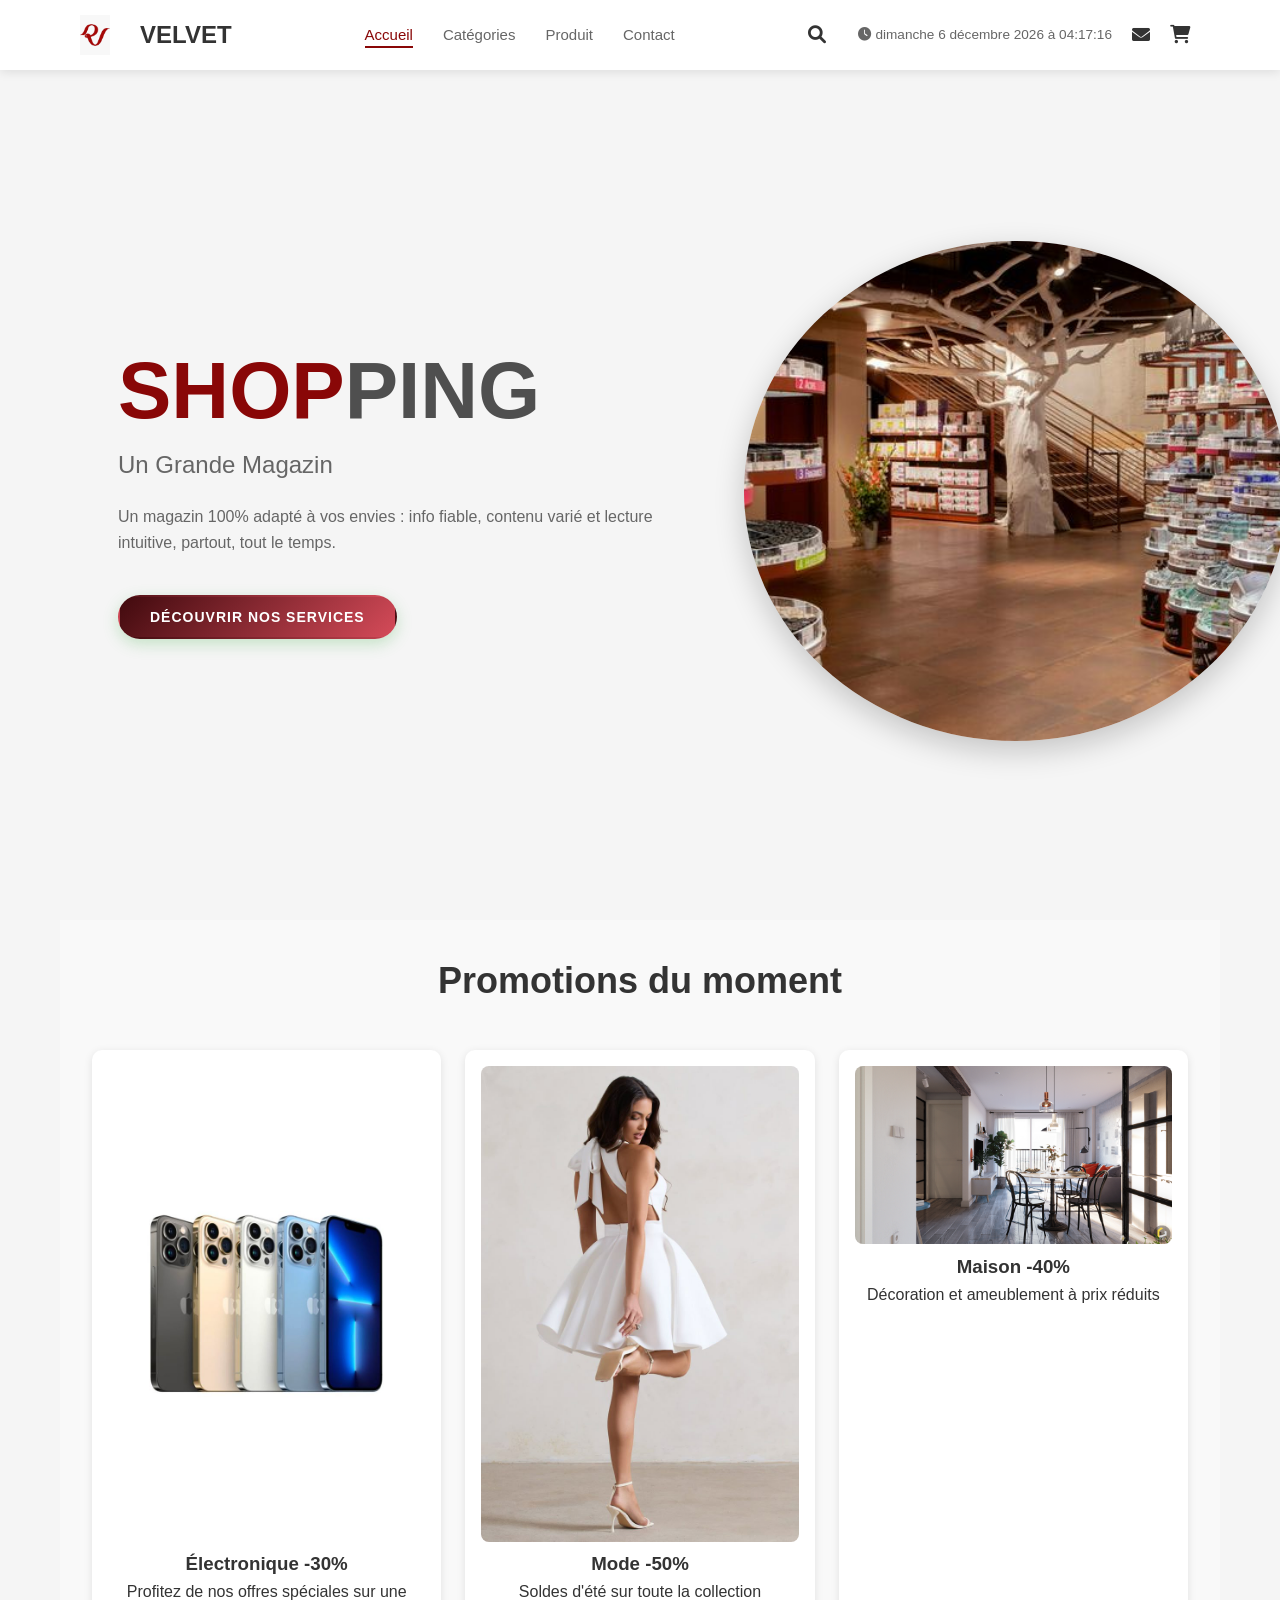
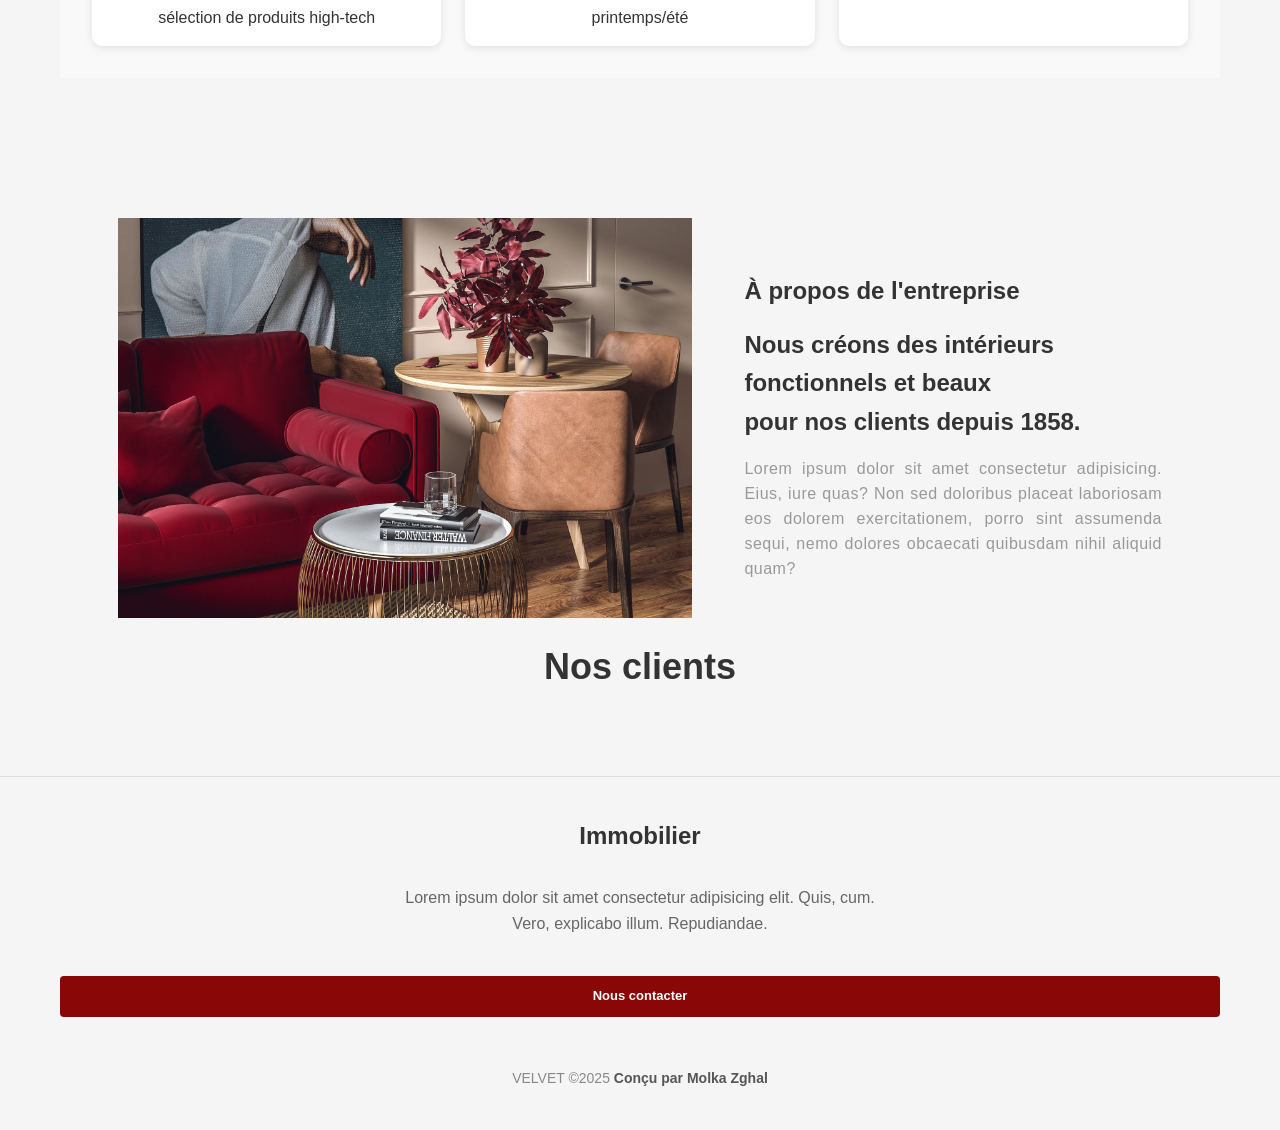
==== commit 4d1528fe: "Renommer Logo" ====
--- a/index.html
+++ b/index.html
@@ -12,7 +12,7 @@
     <header>
         <div class="header-container">
             <div class="logo">
-                <img src="logo.jpg" alt="logo VELVET">
+                <img src="Logo.jpg" alt="logo VELVET">
                 <h1>VELVET</h1>
             </div>
             
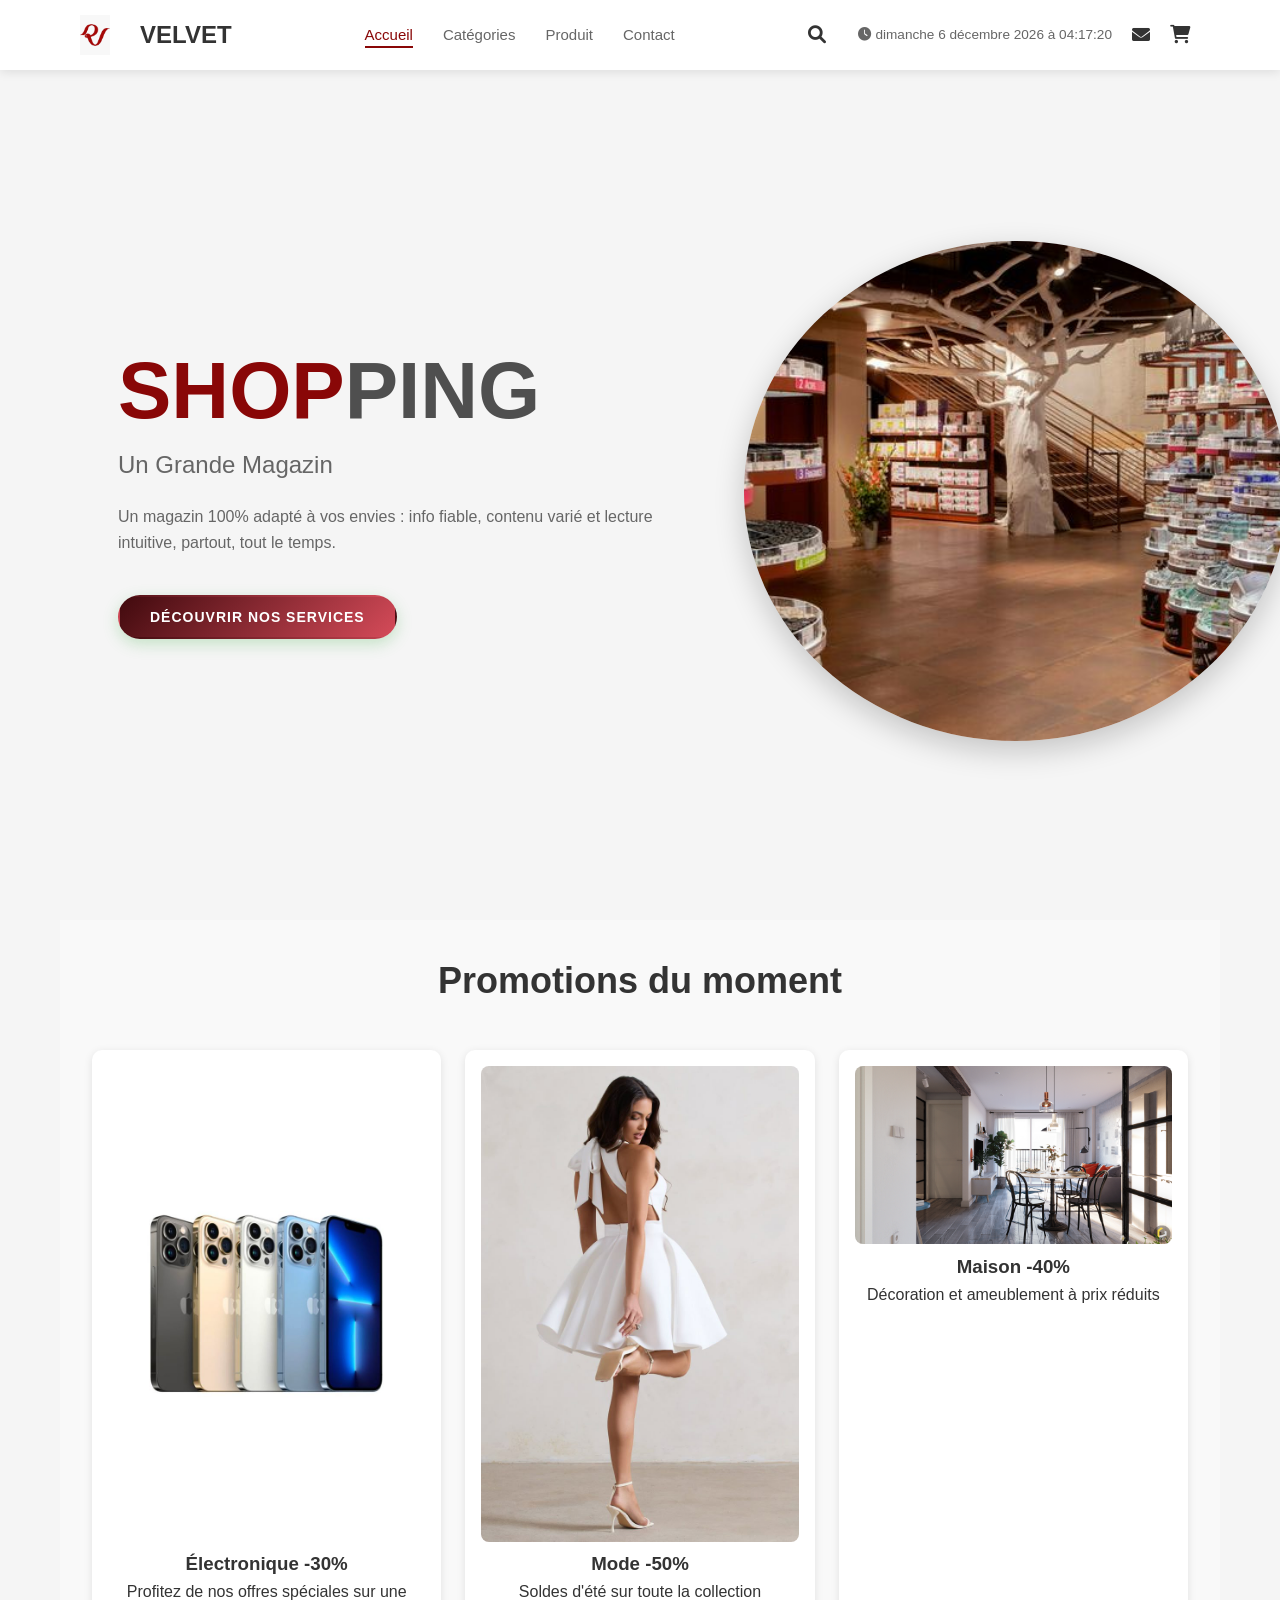
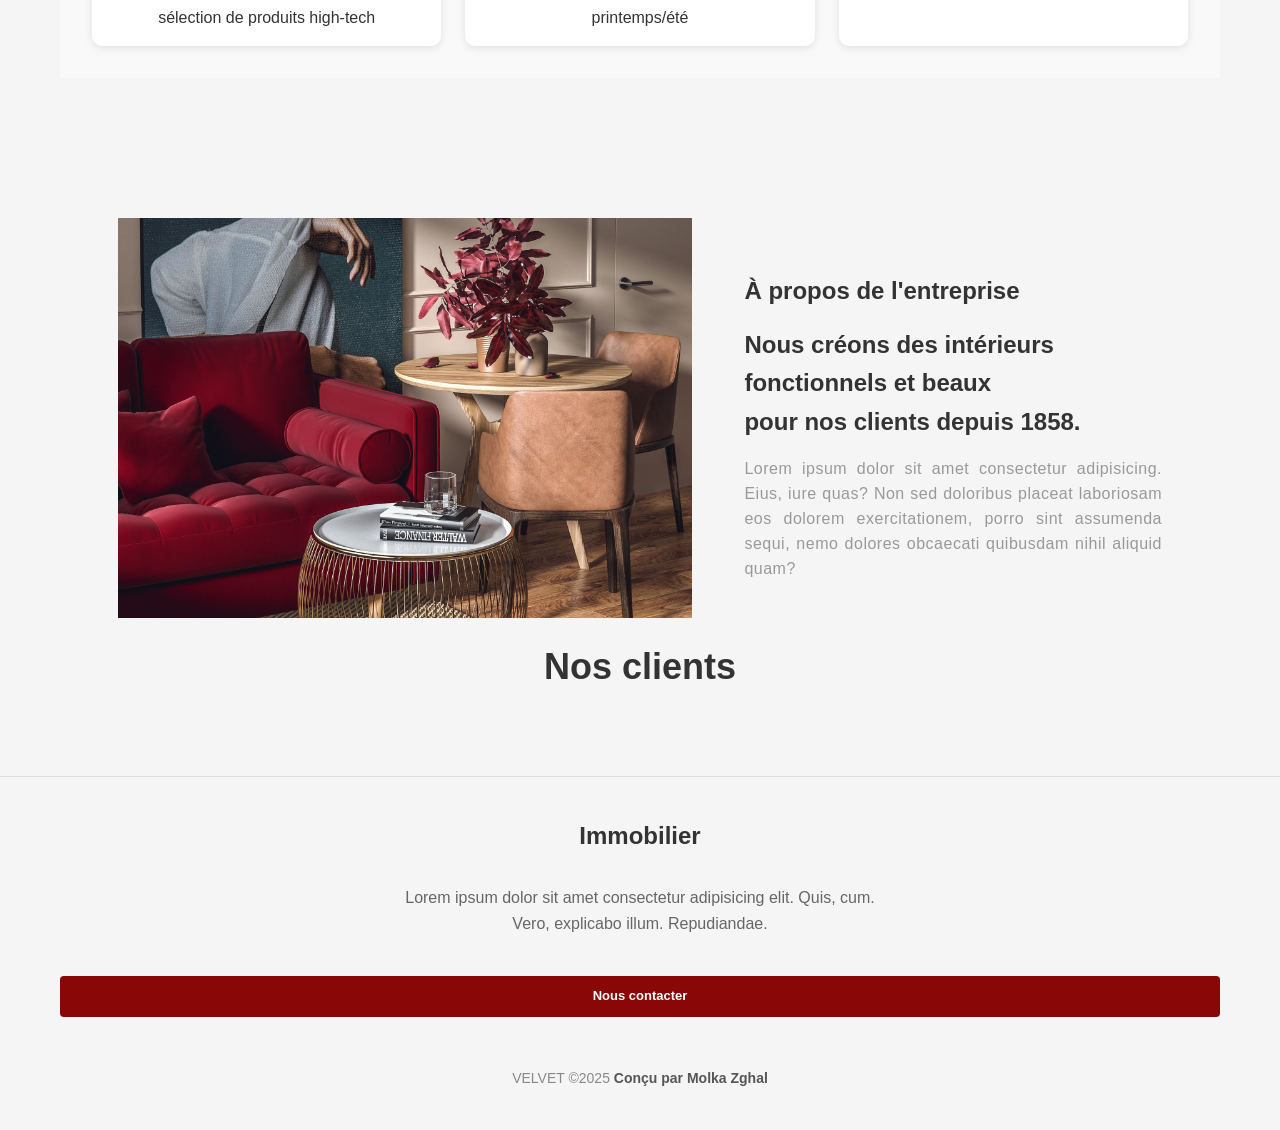
==== commit b0575971: "Fix logo image filename case sensitivity" ====
--- a/index.html
+++ b/index.html
@@ -136,4 +136,4 @@
         
     </footer>
 </body>
-</html>+</html>
--- a/style.css
+++ b/style.css
@@ -1,1778 +1,1780 @@
-/* Styles généraux */
-* {
-    margin: 0;
-    padding: 0;
-    box-sizing: border-box;
-    font-family: 'Rubik', sans-serif;
-}
-
-body {
-    background-color: #f9f9f9;
-    color: #333;
-    line-height: 1.6;
-}
-
-a {
-    text-decoration: none;
-    font-size: 13px;
-    transition: all 0.3s ease; /*Quand n’importe quel style change, fais la transition en 0,3 seconde, avec un mouvement fluide.*/
-}
-
-/* Header Styles */
-header {
-    background-color: #fff;
-    box-shadow: 0 2px 10px rgba(0,0,0,0.1);
-    position: sticky;
-    top: 0;
-    z-index: 1000;/* bich yit5bew wraha l contenu */
-    padding: 15px 5%;
-}
-
-.header-container {
-    display: flex;
-    justify-content: space-between;
-    align-items: center;
-    max-width: 1400px;
-    margin: 0 auto;
-}
-
-/* Logo */
-.logo {
-    display: flex;
-    align-items: center;
-    gap: 10px; /* définit l’espace entre les éléments d’un conteneur. */
-}
-
-.logo img {
-    width: 70px;
-    height: 70px;
-    object-fit: contain; /*définit comment une image (ou vidéo) s’adapte à son conteneur.*/
-}
-
-.logo h1 {
-    font-size: 30px;
-    color: #4f4f4f;
-    font-weight: 700;
-}
-
-/* Menu */
-.menu {
-    display: flex;
-    gap: 30px;
-}
-
-.menu li {
-    list-style: none;
-    position: relative;
-}
-
-.menu li a {
-    color: #666;
-    font-weight: 500;
-    padding: 5px 0;
-    position: relative;
-    font-size: 15px;
-}
-
-.menu li a:hover {
-    color: rgb(137, 7, 7);
-}
-
-.menu li a::after {
-    content: '';
-    position: absolute;
-    bottom: 0;
-    left: 0;
-    width: 0;
-    height: 2px;
-    background-color: rgb(137, 7, 7);
-    transition: width 0.3s ease;
-}
-
-.menu li a:hover::after {
-    width: 100%;
-}
-
-.menu li a.active {
-    color: rgb(137, 7, 7);
-}
-
-.menu li a.active::after {
-    width: 100%;
-}
-
-/* Header Icons */
-.header-icons {
-    display: flex;
-    gap: 25px;
-    align-items: center;
-}
-
-.icon-link {
-    color: #666;
-    font-size: 18px;
-    position: relative;
-    transition: color 0.3s;
-}
-
-.icon-link:hover {
-    color: rgb(137, 7, 7);
-}
-
-/* Search Form */
-.search-container {
-    position: relative;
-}
-
-.search-form {
-    display: none;
-    position: absolute;
-    right: 0;
-    top: 100%;
-    background-color: white;
-    padding: 10px;
-    border-radius: 5px;
-    box-shadow: 0 2px 5px rgba(0,0,0,0.2);
-    z-index: 10;
-}
-
-.search-container:focus-within .search-form {
-    display: block;
-}
-
-.search-form input {
-    padding: 8px;
-    border: 1px solid #ddd;
-    border-radius: 4px;
-    width: 200px;
-}
-
-.search-form button {
-    padding: 8px 12px;
-    background-color: rgb(137, 7, 7);
-    color: white;
-    border: none;
-    border-radius: 4px;
-    cursor: pointer; /* le curseur devient une main quand on survole le bouton */
-    margin-left: 5px;
-}
-
-/* Main Content */
-main {
-    max-width: 1400px;
-    margin: 30px auto;
-    padding: 0 5%;
-}
-
-.home {
-    padding: 0 5%;
-    margin: 50px 0;
-    display: flex;
-    align-items: center;
-    justify-content: space-between;/* espace entre les éléments */
-    min-height: calc(100vh - 150px);/* calc() permet de faire des calculs dans le CSS */
-}
-
-.home .left {
-    width: 55%;
-    padding-right: 30px;
-}
-
-.home .right {
-    width: 40%;
-    perspective: 1000px;/* donne une profondeur à l’image pour l’effet 3D */
-    height: 100%;
-}
-
-.home .right img {
-    width: 130%;
-    height: 500px;
-    object-fit: cover;
-    transition: transform 0.5s ease;/* transition pour l’effet de rotation */
-    border-radius: 50%;
-    box-shadow: 0 10px 30px rgba(0, 0, 0, 0.2);/* ombre portée */
-}
-
-.right img:hover {
-    transform: rotateY(30deg);/* effet de rotation sur l’axe Y au survol */
-}
-
-.home .left h1 {
-    font-size: 80px;
-    color: rgb(137, 7, 7);
-    font-weight: 700;
-    line-height: 1;
-    margin-bottom: 15px;
-}
-
-.home .left h1 span {
-    color: #4f4f4f;
-}
-
-.home .left h4 {
-    font-weight: 500;
-    font-size: 24px;
-    margin-bottom: 20px;
-    color: #666;
-    text-transform: capitalize;/* met la première lettre de chaque mot en majuscule */
-}
-
-.home .left p {
-    font-size: 16px;
-    color: #666;
-    margin-bottom: 10px;
-    line-height: 1.6;
-}
-
-.button-link {
-    margin-top: 30px;
-    border: none;
-    background: transparent;
-    cursor: pointer;/* le curseur devient une main quand on survole le bouton */
-    transition: all 0.3s ease;
-}
-
-.button-link a {
-    font-size: 14px;
-    display: inline-block;
-    font-size: 14px;
-    color: #fff;
-    padding: 12px 30px;
-    background: linear-gradient(135deg, #410a0e, #d54b59);
-    border-radius: 60px;
-    text-transform: uppercase;
-    font-weight: 600;
-    letter-spacing: 1px;
-    box-shadow: 0 5px 15px rgba(83, 183, 88, 0.3);
-    transition: all 0.3s ease;
-    border: 2px solid transparent;
-}
-
-.button-link:hover a {
-    color: rgb(137, 7, 7);
-    background: #fff;
-    border-color: rgb(137, 7, 7);
-    transform: translateY(-3px);
-    box-shadow: 0 8px 20px rgba(177, 41, 41, 0.4);
-}
-
-/* Section Electronique */
-.best-sales {
-    margin: 50px 0;
-}
-
-.title {
-    text-align: center;
-    color: #333;
-    margin-bottom: 30px;
-    font-size: 32px;
-}
-
-.best-sales__product {
-    display: grid;
-    grid-template-columns: repeat(7, 1fr);/* 7 colonnes de taille égale */
-    grid-template-rows: repeat(6, 1fr);/* 6 lignes de taille égale */
-    gap: 10px;/* espace entre les éléments */
-    height: 80vh;
-    margin-top: 45px;
-}
-
-.best-sales__product div img {
-    width: 100%;
-    height: 100%;
-    object-fit: cover;
-    display: block;
-    border-radius: 4px;
-    filter: grayscale(100%);/* rend l’image en noir et blanc */
-    transition: 0.5s ease-out;
-}
-
-.best-sales__product div img:hover {
-    filter: grayscale(0);
-}
-
-.best-sales__product span {
-    color: #5e493a;
-    text-transform: uppercase;
-    letter-spacing: 2px;/* espace entre les lettres */
-    font-size: 20px;
-}
-
-.div1, .div4, .div7, .div3 {
-    border: 1px solid rgb(137, 7, 7);
-    display: flex;/* permet d’utiliser flexbox */
-    align-items: center;
-    justify-content: center;/* centre le texte horizontalement et verticalement */
-}
-
-.div1 { grid-area: 1 / 1 / 6 / 3; }/* ligne de départ / colonne de départ / ligne de fin / colonne de fin */
-.div2 { grid-area: 2 / 3 / 7 / 5; }/* ligne de départ / colonne de départ / ligne de fin / colonne de fin */
-.div3 { 
-    grid-area: 1 / 5 / 7 / 6;
-    width: 170px;
-    background-color: rgb(137, 7, 7);
-}
-.div4 { grid-area: 1 / 3 / 2 / 5; }
-.div5 { grid-area: 6 / 1 / 7 / 3; }
-.div6 { grid-area: 1 / 6 / 6 / 8; }
-.div7 { grid-area: 6 / 6 / 7 / 8; }
-
-.div3 span {
-    transform: rotate(-90deg);
-    color: #fff;
-    white-space: nowrap;
-    font-weight: bold;
-    transition: transform 0.3s ease;/* transition pour l’effet de rotation */
-} 
-:root {
-    --velvet-red: #a8323c;
-    --velvet-dark: #1a1a1a;
-    --velvet-gold: #d4af37;
-    --velvet-light: #f8f8f8;
-}
-
-body {
-    font-family: 'Montserrat', sans-serif;
-    background-color: #f5f5f5;
-    color: #333;
-    margin: 0;
-    padding: 20px;
-    line-height: 1.6;/* espace entre les lignes */
-}
-
-.velvet-container {
-    max-width: 1200px;
-    margin: 0 auto;
-    background: white;
-    padding: 30px;
-    box-shadow: 0 0 20px rgba(0,0,0,0.1);
-    border-radius: 5px;
-    border: 3px solid var(--velvet-red);
-}
-
-.velvet-title {
-    color: var(--velvet-red);
-    text-align: center;
-    font-size: 2.2rem;
-    margin-bottom: 30px;
-    padding-bottom: 15px;
-    border-bottom: 2px solid var(--velvet-gold);
-}
-
-/* Tableau Velvet */
-.velvet-table {
-    width: 100%;
-    border-collapse: collapse;
-    margin: 25px 0;
-    box-shadow: 0 0 20px rgba(0,0,0,0.1);
-}
-
-.velvet-table thead tr {
-    background-color: var(--velvet-dark);
-    color: white;
-    text-align: left;
-}
-
-.velvet-table th,
-.velvet-table td {
-    padding: 15px;
-    border: 1px solid #ddd;
-}
-
-.velvet-table th {
-    font-weight: 600;
-    text-transform: uppercase;
-    letter-spacing: 1px;
-    font-size: 0.9rem;
-}
-
-.velvet-table tbody tr {
-    border-bottom: 1px solid #dddddd;
-    transition: all 0.3s;
-}
-
-.velvet-table tbody tr:nth-of-type(even) {
-    background-color: #f9f9f9;
-}
-
-.velvet-table tbody tr:hover {
-    background-color: #f1f1f1;
-}
-
-.velvet-table tbody tr:last-of-type {
-    border-bottom: 2px solid var(--velvet-red);
-}
-
-/* Colonnes spécifiques */
-.product-name {
-    font-weight: 700;
-    color: var(--velvet-dark);
-    min-width: 180px;
-}
-
-.product-image {
-    width: 120px;
-    text-align: center;
-}
-
-.product-image img {
-    max-height: 100px;
-    max-width: 100%;
-    border-radius: 3px;
-    border: 1px solid #eee;
-}
-
-.product-specs ul {
-    list-style: none;
-    padding: 0;
-    margin: 0;
-}
-
-.product-specs li {
-    margin-bottom: 8px;
-    font-size: 0.9rem;
-}
-
-.velvet-icon {
-    color: var(--velvet-red);
-    width: 20px;
-    text-align: center;
-    margin-right: 5px;
-}
-
-.product-price {
-    min-width: 120px;
-}
-
-.old-price {
-    text-decoration: line-through;
-    color: #999;
-    font-size: 0.9rem;
-    display: block;/* pour que le prix barré soit sur une nouvelle ligne */
-}
-
-.current-price {
-    font-size: 1.3rem;
-    font-weight: bold;
-    color: var(--velvet-red);
-}
-
-.product-link {
-    min-width: 120px;
-    text-align: center;
-}
-
-/* Bouton Velvet */
-.velvet-btn {
-    display: inline-block;
-    padding: 8px 15px;
-    background-color: var(--velvet-dark);
-    color: white;
-    text-decoration: none;
-    border-radius: 4px;
-    font-weight: 500;
-    transition: all 0.3s ease;
-    border: 2px solid var(--velvet-dark);
-    font-size: 0.9rem;
-}
-
-.velvet-btn:hover {
-    background-color: var(--velvet-red);
-    border-color: var(--velvet-red);
-}
-
-/* Responsive */
-@media (max-width: 768px) {
-    .velvet-table {
-        display: block;
-        overflow-x: auto;
-    }
-    
-    .velvet-title {
-        font-size: 1.5rem;
-    }
-}
-
-/* Section Nouveautés */
-.new-arrivals {
-    margin: 50px 0;
-}
-
-.product-grid {
-    display: grid;
-    grid-template-columns: repeat(4, 1fr);/* 4 colonnes de taille égale */
-    gap: 20px;
-    max-width: 1200px;
-    margin: 0 auto;
-}
-
-.product-item {
-    position: relative;
-    background: white;
-    border-radius: 8px;
-    overflow: hidden;/* empêche le débordement des éléments enfants */
-    box-shadow: 0 2px 5px rgba(0,0,0,0.1);
-    transition: transform 0.3s ease, box-shadow 0.3s ease;
-    padding-bottom: 20px;
-}
-
-.product-item:hover {
-    transform: scale(1.05);
-    box-shadow: 0 5px 15px rgba(0,0,0,0.2);
-}
-
-.new-in {
-    position: absolute;
-    top: 10px;
-    left: 10px;
-    background-color: red;
-    color: white;
-    padding: 5px 10px;
-    font-weight: bold;
-    border-radius: 4px;
-    font-size: 12px;
-    z-index: 2;
-}
-
-.product-item h3 {
-    margin: 15px 10px 5px;
-    font-size: 16px;
-    color: #333;
-}
-
-.price {
-    margin: 0 10px;
-    font-weight: bold;
-    color: #333;
-}
-
-.reference {
-    margin: 5px 10px;
-    font-size: 12px;
-    color: #666;
-}
-
-.color-options {
-    display: flex;
-    justify-content: center;/* centre les cercles horizontalement */
-    gap: 8px;
-    margin-top: 10px;
-}
-
-.color-circle {
-    width: 20px;
-    height: 20px;
-    border-radius: 50%;
-    border: 2px solid #333;
-    cursor: pointer;/* le curseur devient une main quand on survole le cercle */
-    transition: all 0.3s ease;
-}
-
-.color-circle:hover {
-    border-color: red;
-}
-
-/* Slider Styles */
-.image-slider {
-    position: relative;
-    overflow: hidden;
-    height: 200px;
-}
-
-.slider-images {
-    position: relative;
-    height: 100%;
-}
-
-.slider-images img {
-    position: absolute;
-    top: 0;
-    left: 0;
-    width: 100%;
-    height: 100%;
-    object-fit: cover;/* couvre tout le conteneur sans déformer l’image */
-    opacity: 0;/* rend l’image invisible */
-    transition: opacity 0.5s ease;/* transition pour l’effet de fondu */
-}
-
-.arrow {
-    position: absolute;
-    top: 50%;
-    transform: translateY(-50%);
-    font-size: 24px;
-    color: white;
-    background-color: rgba(0,0,0,0.5);
-    padding: 10px;
-    cursor: pointer;
-    z-index: 10;
-    user-select: none;
-    border-radius: 50%;
-    width: 30px;
-    height: 30px;
-    display: flex;
-    align-items: center;
-    justify-content: center;
-    transition: all 0.3s ease;
-}
-
-.arrow.left {
-    left: 10px;
-    color: gray;
-    border: 1px solid gray;
-}
-
-.arrow.right {
-    right: 10px;
-    color: black;
-    border: 1px solid black;
-}
-
-.arrow.left:hover {
-    color: black;
-    border-color: black;
-    background-color: rgba(0,0,0,0.7);
-}
-
-.arrow.right:hover {
-    color: white;
-    background-color: black;
-}
-
-/* Gestion des slides (wa9t t3adi 3lih cursseur */
-    #slider1_1:checked ~ .slider-images .img1,/* quand le premier input est coché, affiche la première image */
-    #slider1_2:checked ~ .slider-images .img2,
-    #slider2_1:checked ~ .slider-images .img1,
-    #slider2_2:checked ~ .slider-images .img2,
-    #slider3_1:checked ~ .slider-images .img1,
-    #slider3_2:checked ~ .slider-images .img2,
-    #slider4_1:checked ~ .slider-images .img1,
-    #slider4_2:checked ~ .slider-images .img2 {
-    opacity: 1;
-    z-index: 1;
-}
-
-/* Style des cercles de couleur */ 
-#slider1_1:checked ~ .color-options .color-circle:nth-child(1),
-#slider1_2:checked ~ .color-options .color-circle:nth-child(2),
-#slider2_1:checked ~ .color-options .color-circle:nth-child(1),
-#slider2_2:checked ~ .color-options .color-circle:nth-child(2),
-#slider3_1:checked ~ .color-options .color-circle:nth-child(1),
-#slider3_2:checked ~ .color-options .color-circle:nth-child(2),
-#slider4_1:checked ~ .color-options .color-circle:nth-child(1),
-#slider4_2:checked ~ .color-options .color-circle:nth-child(2) {
-    border-color: red;
-}
-
-#slider1_1:checked ~ .color-options .color-circle:not(:nth-child(1)),
-#slider1_2:checked ~ .color-options .color-circle:not(:nth-child(2)),
-#slider2_1:checked ~ .color-options .color-circle:not(:nth-child(1)),
-#slider2_2:checked ~ .color-options .color-circle:not(:nth-child(2)),
-#slider3_1:checked ~ .color-options .color-circle:not(:nth-child(1)),
-#slider3_2:checked ~ .color-options .color-circle:not(:nth-child(2)),
-#slider4_1:checked ~ .color-options .color-circle:not(:nth-child(1)),
-#slider4_2:checked ~ .color-options .color-circle:not(:nth-child(2)) {
-    border-color: #333;
-}
-
-/* Cache les inputs radio */
-input[type="radio"] {
-    display: none;
-}
-
-/* Couleurs spécifiques */
-.color-circle.white { background-color: white; }
-.color-circle.red { background-color: #ff0000; }
-.color-circle.beige { background-color: #f5f5dc; }
-.color-circle.black { background-color: #000000; }
-.color-circle.gray { background-color: #808080; }
-.color-circle.brown { background-color: #a52a2a; }
-
-/* Responsive */
-@media (max-width: 1024px) {
-    .product-grid {
-        grid-template-columns: repeat(2, 1fr);
-    }
-    
-    .home {
-        flex-direction: column;
-        text-align: center;
-    }
-    
-    .home .left,
-    .home .right {
-        width: 100%;
-    }
-    
-    .home .right img {
-        width: 100%;
-        height: auto;
-        margin-top: 30px;
-    }
-}
-
-@media (max-width: 768px) {
-    .product-grid {
-        grid-template-columns: 1fr;
-    }
-    
-    .header-container {
-        flex-direction: column;
-        gap: 20px;
-    }
-    
-    .menu {
-        flex-direction: column;
-        gap: 15px;
-    }
-    
-    .best-sales__product {
-        grid-template-columns: 1fr;
-        height: auto;/* Styles généraux */
-        * {
-            margin: 0;
-            padding: 0;
-            box-sizing: border-box;
-            font-family: 'Rubik', sans-serif;
-        }
-        
-        body {
-            background-color: #f9f9f9;
-            color: #333;
-            line-height: 1.6;
-        }
-        
-        a {
-            text-decoration: none;
-            font-size: 13px;
-            transition: all 0.3s ease;
-        }
-        
-        /* Header Styles */
-        header {
-            background-color: #fff;
-            box-shadow: 0 2px 10px rgba(0,0,0,0.1);
-            position: sticky;
-            top: 0;
-            z-index: 1000;
-            padding: 15px 5%;
-        }
-        
-        .header-container {
-            display: flex;
-            justify-content: space-between;
-            align-items: center;
-            max-width: 1400px;
-            margin: 0 auto;
-        }
-        
-        /* Logo */
-        .logo {
-            display: flex;
-            align-items: center;
-            gap: 10px;
-        }
-        
-        .logo img {
-            width: 70px;
-            height: 70px;
-            object-fit: contain;
-        }
-        
-        .logo h1 {
-            font-size: 30px;
-            color: #4f4f4f;
-            font-weight: 700;
-        }
-        
-        /* Menu */
-        .menu {
-            display: flex;
-            gap: 30px;
-        }
-        
-        .menu li {
-            list-style: none;
-            position: relative;
-        }
-        
-        .menu li a {
-            color: #666;
-            font-weight: 500;
-            padding: 5px 0;
-            position: relative;
-            font-size: 15px;
-        }
-        
-        .menu li a:hover {
-            color: rgb(137, 7, 7);
-        }
-        
-        .menu li a::after {
-            content: '';
-            position: absolute;
-            bottom: 0;
-            left: 0;
-            width: 0;
-            height: 2px;
-            background-color: rgb(137, 7, 7);
-            transition: width 0.3s ease;
-        }
-        
-        .menu li a:hover::after {
-            width: 100%;
-        }
-        
-        .menu li a.active {
-            color: rgb(137, 7, 7);
-        }
-        
-        .menu li a.active::after {
-            width: 100%;
-        }
-        
-        /* Header Icons */
-        .header-icons {
-            display: flex;
-            gap: 25px;
-            align-items: center;
-        }
-        
-        .icon-link {
-            color: #666;
-            font-size: 18px;
-            position: relative;
-            transition: color 0.3s;
-        }
-        
-        .icon-link:hover {
-            color: rgb(137, 7, 7);
-        }
-        
-        /* Search Form */
-        .search-container {
-            position: relative;
-        }
-        
-        .search-form {
-            display: none;
-            position: absolute;
-            right: 0;
-            top: 100%;
-            background-color: white;
-            padding: 10px;
-            border-radius: 5px;
-            box-shadow: 0 2px 5px rgba(0,0,0,0.2);
-            z-index: 10;
-        }
-        
-        .search-container:focus-within .search-form {
-            display: block;
-        }
-        
-        .search-form input {
-            padding: 8px;
-            border: 1px solid #ddd;
-            border-radius: 4px;
-            width: 200px;
-        }
-        
-        .search-form button {
-            padding: 8px 12px;
-            background-color: rgb(137, 7, 7);
-            color: white;
-            border: none;
-            border-radius: 4px;
-            cursor: pointer;
-            margin-left: 5px;
-        }
-        
-        /* Main Content */
-        main {
-            max-width: 1400px;
-            margin: 30px auto;
-            padding: 0 5%;
-        }
-        
-        .home {
-            padding: 0 5%;
-            margin: 50px 0;
-            display: flex;
-            align-items: center;
-            justify-content: space-between;
-            min-height: calc(100vh - 150px);
-        }
-        
-        .home .left {
-            width: 55%;
-            padding-right: 30px;
-        }
-        
-        .home .right {
-            width: 40%;
-            perspective: 1000px;
-            height: 100%;
-        }
-        
-        .home .right img {
-            width: 130%;
-            height: 500px;
-            object-fit: cover;
-            transition: transform 0.5s ease;
-            border-radius: 50%;
-            box-shadow: 0 10px 30px rgba(0, 0, 0, 0.2);
-        }
-        
-    }
-    
-    .div1, .div2, .div3, .div4, .div5, .div6, .div7 {
-        grid-area: auto;
-        height: 200px;
-    }
-}
-.inline-nav {
-    display: flex;
-    justify-content: center;
-    gap: 20px;
-    margin-bottom: 30px;
-}
-
-.nav-link {
-    padding: 10px 20px;
-    background-color: white;
-    color: var(--dark);
-    text-decoration: none;
-    border-radius: 30px;
-    font-weight: 600;
-    box-shadow: 0 3px 10px rgba(0,0,0,0.1);
-    transition: all 0.3s;
-    display: flex;
-    align-items: center;
-    gap: 8px;
-}
-
-.nav-link.active {
-    background-color: var(--red);
-    color: white;
-}
-
-.nav-link:hover {
-    transform: translateY(-3px);
-    box-shadow: 0 5px 15px rgba(231, 0, 19, 0.2);
-}
-
-/* Sections produits */
-.food-section {
-    background: white;
-    border-radius: 10px;
-    overflow: hidden;
-    margin-bottom: 40px;
-    box-shadow: 0 5px 15px rgba(0,0,0,0.1);
-    border: 2px solid var(--red);
-}
-
-.section-header {
-    display: flex;
-    justify-content: space-between;
-    align-items: center;
-    padding: 15px 25px;
-    background-color: var(--dark);
-    color: white;
-}
-
-.section-header h2 {
-    margin: 0;
-    font-size: 1.4rem;
-    display: flex;
-    align-items: center;
-    gap: 10px;
-}
-
-.tunisian-flag {
-    font-size: 1.2rem;
-}
-
-.price-tag {
-    background-color: var(--green);
-    color: white;
-    padding: 5px 15px;
-    border-radius: 20px;
-    font-weight: bold;
-    font-size: 1.1rem;
-}
-
-/* Vidéo */
-.video-container {
-    padding: 15px;
-    background: black;
-}
-
-.video-container video {
-    width: 100%;
-    max-height: 500px;
-    display: block;
-    margin: 0 auto;
-}
-
-/* Description */
-.food-description {
-    padding: 20px;
-    position: relative;
-}
-
-.food-description h3 {
-    color: var(--red);
-    margin-top: 0;
-    font-size: 1.3rem;
-    border-bottom: 1px dashed #ddd;
-    padding-bottom: 10px;
-}
-
-.ingredients {
-    list-style: none;
-    padding: 0;
-    margin: 20px 0;
-    display: grid;
-    grid-template-columns: repeat(2, 1fr);
-    gap: 10px;
-}
-
-.ingredients li {
-    display: flex;
-    align-items: center;
-    gap: 8px;
-    padding: 8px 12px;
-    background: #f9f9f9;
-    border-radius: 5px;
-    border-left: 3px solid var(--green);
-}
-
-.ingredients i {
-    color: var(--red);
-    width: 20px;
-    text-align: center;
-}
-
-/* Bouton */
-.order-btn {
-    display: inline-block;
-    padding: 12px 25px;
-    background: linear-gradient(to right, var(--red), var(--dark));
-    color: white;
-    text-decoration: none;
-    border-radius: 5px;
-    font-weight: 600;
-    margin-top: 15px;
-    transition: all 0.3s;
-    border: none;
-    cursor: pointer;
-    font-size: 1rem;
-    display: flex;
-    align-items: center;
-    gap: 8px;
-}
-
-.order-btn:hover {
-    background: linear-gradient(to right, var(--dark), var(--red));
-    transform: translateY(-2px);
-    box-shadow: 0 5px 15px rgba(231, 0, 19, 0.3);
-}
-
-/* Contact */
-.contact-section {
-    background: white;
-    padding: 25px;
-    border-radius: 10px;
-    margin-top: 40px;
-    border: 2px solid var(--green);
-}
-
-.contact-section h2 {
-    color: var(--red);
-    margin-top: 0;
-    display: flex;
-    align-items: center;
-    gap: 10px;
-}
-
-.contact-info {
-    margin-top: 15px;
-}
-
-.contact-info p {
-    display: flex;
-    align-items: center;
-    gap: 10px;
-    margin: 10px 0;
-}
-
-.contact-info i {
-    color: var(--green);
-    width: 20px;
-}
-
-/* Responsive */
-@media (max-width: 768px) {
-    .ingredients {
-        grid-template-columns: 1fr;
-    }
-    
-    .section-header {
-        flex-direction: column;
-        align-items: flex-start;
-        gap: 10px;
-    }
-    
-    .price-tag {
-        align-self: flex-end;
-    }
-    
-    .inline-nav {
-        flex-direction: column;
-        align-items: center;
-    }
-}
-.promotions {
-    padding: 2rem;
-    background-color: #f9f9f9;
-    text-align: center;
-}
-
-.title {
-    font-size: 2rem;
-    margin-bottom: 1.5rem;
-}
-
-.promo-grid {
-    display: grid;
-    grid-template-columns: repeat(auto-fit, minmax(250px, 1fr));
-    gap: 1.5rem;
-}
-
-.promo-item {
-    background-color: #fff;
-    padding: 1rem;
-    border-radius: 10px;
-    box-shadow: 0 2px 8px rgba(0, 0, 0, 0.1);
-    transition: transform 0.2s ease-in-out;
-}
-
-.promo-item:hover {
-    transform: translateY(-5px);
-}
-
-.promo-item img {
-    width: 100%;
-    height: auto;
-    border-radius: 8px;
-}
-/* css index4.html */
-/* Styles généraux */
-body {
-    font-family: 'Arial', sans-serif;
-    margin: 0;
-    padding: 0;
-    color: #333;
-    line-height: 1.6;
-}
-
-/* Header */
-header {
-    background-color: #fff;
-    box-shadow: 0 2px 10px rgba(0, 0, 0, 0.1);
-    padding: 15px 0;
-    position: sticky;
-    top: 0;
-    z-index: 100;
-}
-
-.header-container {
-    display: flex;
-    justify-content: space-between;
-    align-items: center;
-    max-width: 1200px;
-    margin: 0 auto;
-    padding: 0 20px;
-}
-
-.logo {
-    display: flex;
-    align-items: center;
-    gap: 10px;
-}
-
-.logo img {
-    height: 40px;
-}
-
-.logo h1 {
-    margin: 0;
-    font-size: 24px;
-    color: #333;
-}
-
-/* Navigation */
-.menu {
-    display: flex;
-    list-style: none;
-    gap: 30px;
-    margin: 0;
-    padding: 0;
-}
-
-.menu a {
-    text-decoration: none;
-    color: #333;
-    font-weight: 500;
-    transition: color 0.3s;
-}
-
-.menu a:hover, .menu a.active {
-    color: rgb(137, 7, 7)d;
-}
-
-/* Header icons */
-.header-icons {
-    display: flex;
-    align-items: center;
-    gap: 20px;
-}
-
-.icon-link {
-    color: #333;
-    font-size: 18px;
-    transition: color 0.3s;
-    text-decoration: none;
-}
-
-.icon-link:hover {
-    color: rgb(137, 7, 7)d;
-}
-
-.search-container {
-    position: relative;
-}
-
-.search-form {
-    position: absolute;
-    top: 100%;
-    right: 0;
-    background: #fff;
-    padding: 10px;
-    box-shadow: 0 2px 10px rgba(0, 0, 0, 0.1);
-    display: none;
-    width: 250px;
-}
-
-.search-container:hover .search-form {
-    display: block;
-}
-
-.search-form input {
-    width: calc(100% - 40px);
-    padding: 8px;
-    border: 1px solid #ddd;
-}
-
-.search-form button {
-    background: none;
-    border: none;
-    cursor: pointer;
-    padding: 8px;
-}
-
-/* Social icons in header */
-.social-icons {
-    display: flex;
-    gap: 15px;
-    margin-left: 20px;
-}
-
-.social-icons a {
-    color: #555;
-    font-size: 16px;
-    transition: color 0.3s;
-}
-
-.social-icons a:hover {
-    color: rgb(137, 7, 7);
-}
-
-/* Main content */
-main {
-    max-width: 1200px;
-    margin: 40px auto;
-    padding: 0 20px;
-}
-
-.title {
-    text-align: center;
-    font-size: 36px;
-    margin-bottom: 40px;
-    color: #333;
-}
-
-/* Contact section */
-.contact-container {
-    display: flex;
-    gap: 40px;
-    margin-bottom: 50px;
-}
-
-.contact-info, .contact-form {
-    flex: 1;
-}
-
-.contact-info h2 {
-    font-size: 20px;
-    margin-top: 25px;
-    color: rgb(137, 7, 7);
-    display: flex;
-    align-items: center;
-    gap: 10px;
-}
-
-.contact-info h2:first-child {
-    margin-top: 0;
-}
-
-.contact-info p {
-    margin-left: 30px;
-    margin-bottom: 15px;
-}
-
-.contact-form {
-    background: #f9f9f9;
-    padding: 30px;
-    border-radius: 8px;
-    box-shadow: 0 2px 15px rgba(0, 0, 0, 0.05);
-}
-
-.contact-form h2 {
-    font-size: 24px;
-    margin-top: 0;
-    margin-bottom: 20px;
-    color: #333;
-}
-
-.contact-form input,
-.contact-form textarea {
-    width: 100%;
-    padding: 12px;
-    margin-bottom: 15px;
-    border: 1px solid #ddd;
-    border-radius: 4px;
-    font-family: inherit;
-    font-size: 16px;
-}
-
-.contact-form textarea {
-    height: 150px;
-    resize: vertical;
-}
-
-.contact-form button {
-    background-color: rgb(137, 7, 7);
-    color: white;
-    border: none;
-    padding: 12px 25px;
-    font-size: 16px;
-    border-radius: 4px;
-    cursor: pointer;
-    transition: background-color 0.3s;
-}
-
-.contact-form button:hover {
-    background-color: rgb(137, 7, 7);
-}
-
-/* FAQ section */
-.faq {
-    margin-top: 50px;
-}
-
-.faq h2 {
-    font-size: 28px;
-    margin-bottom: 30px;
-    text-align: center;
-    color: #333;
-}
-
-.faq-item {
-    margin-bottom: 20px;
-    border-bottom: 1px solid #eee;
-    padding-bottom: 20px;
-}
-
-.faq-item:last-child {
-    border-bottom: none;
-}
-
-.faq-item h3 {
-    color: rgb(137, 7, 7);
-    font-size: 18px;
-    margin-bottom: 10px;
-}
-
-/* Footer */
-/* Footer Styles */
-footer {
-    background-color: #f5f5f5; /* Couleur grise */
-    padding: 40px 0;
-    text-align: center;
-    border-top: 1px solid #e0e0e0;
-}
-
-.footer-content {
-    max-width: 1200px;
-    margin: 0 auto;
-    padding: 0 20px;
-    display: flex;
-    flex-direction: column;
-    gap: 20px;
-}
-
-.footer-title {
-    font-size: 24px;
-    font-weight: bold;
-    color: #333;
-    margin-bottom: 10px;
-}
-
-.footer-text {
-    color: #666;
-    margin-bottom: 20px;
-    line-height: 1.6;
-}
-
-.contact-button {
-    display: inline-block;
-    background-color: rgb(137, 7, 7);
-    color: white;
-    padding: 10px 20px;
-    text-decoration: none;
-    border-radius: 4px;
-    font-weight: bold;
-    transition: background-color 0.3s;
-}
-
-.contact-button:hover {
-    background-color: #9a9898;
-}
-
-.copyright {
-    color: #888;
-    font-size: 14px;
-    margin-top: 30px;
-}
-
-.copyright strong {
-
-    color: #555;
-}
-/*decoration*/
-/* Section Maison (anciennement Decoration) */
-.decoration {
-    padding: 20px 10%;
-    width: 100%;
-    background-color: #FAF8F4; /* Ajout d'un fond cohérent avec le style */
-}
-
-.decoration h1 {
-    text-align: center;
-    font-size: 60px;
-    font-weight: bold;
-    letter-spacing: 1px;/* espace entre les lettres */
-    margin-bottom: 40px;/* espace sous le titre */
-    color: #333;
-    text-transform: capitalize;
-}
-
-.deco-list {
-    width: 100%;
-    display: grid;
-    justify-content: center;
-    grid-template-columns: repeat(auto-fill, minmax(300px, 1fr));
-    gap: 30px;
-}
-
-.deco-list .deco {
-    text-align: center;
-    cursor: pointer;
-    padding: 20px;
-    transition: transform 0.5s ease;
-    box-shadow: 0 0 15px rgba(0,0,0,0.1);
-    background-color: white;
-    border-radius: 8px;
-}
-
-.deco-list .deco img {
-    width: 100%;
-    height: 200px;
-    object-fit: cover;
-    border-radius: 4px;
-    margin-bottom: 15px;
-}
-
-.deco-list .deco:hover {
-    transform: translateY(-10px);
-    box-shadow: 0 10px 20px rgba(0,0,0,0.15);
-}
-
-.deco-list .deco p {
-    margin: 10px 0;
-    font-weight: bold;
-    letter-spacing: 0.5px;
-    text-transform: uppercase;
-    color: #333;
-    font-size: 18px;
-}
-
-.deco-list .deco span {
-    display: block;
-    font-size: 15px;
-    color: #666;
-    line-height: 1.5;
-    margin-bottom: 15px;
-    min-height: 60px;
-}
-
-.deco-list .deco .orange_link {
-    margin-top: 10px;
-    border: 1px solid rgb(137, 7, 7);
-    letter-spacing: 1px;
-    width: 100%;
-    transition: all 0.3s ease;
-    cursor: pointer;
-    padding: 10px;
-    font-weight: bold;
-    background-color:rgb(137, 7, 7);
-    color: white;
-    border-radius: 4px;
-}
-
-.deco-list .deco .orange_link:hover {
-    background-color: transparent;
-    color:rgb(137, 7, 7);
-}
-
-/* Responsive */
-@media (max-width: 768px) {
-    .decoration h1 {
-        font-size: 40px;
-    }
-    
-    .deco-list {
-        grid-template-columns: repeat(auto-fill, minmax(250px, 1fr));
-    }
-}
-
-@media (max-width: 480px) {
-    .decoration {
-        padding: 20px 5%;
-    }
-    
-    .decoration h1 {
-        font-size: 32px;
-    }
-    
-    .deco-list {
-        grid-template-columns: 1fr;
-    }
-}
-/*home*/
-.home1 {
-    margin-top: 50px;
-    margin-left: 10%;
-    margin-right: 10%;
-    display: flex;
-    justify-content: space-between;
-    height: 500px;
-    position: relative;
-}
-.home1 .left1 {
-    width: 50%;
-    display: flex;
-    flex-direction: column;
-}
-.home1 .left1 p {
-    margin: 25px 0;
-    color: #999;
-    letter-spacing: 0.5px;
-    line-height: 25px;
-}
-.home1 .left1 .orange_link1 {
-    width: fit-content;
-    padding: 12px 50px;
-    box-shadow: 0 0 5px rgba(0,0,0,0.1);
-    background-color: rgb(137, 7, 7);
-    color: #fffbfb;
-}
-.home1 .right1 {
-    width: 45%;
-}
-.home1 .right1 img {
-    width: 100%;
-    height: 100%;
-    object-fit: cover;
-}
-.statistiques {
-    position: absolute;
-    bottom: -50px;
-    height: 100px;
-    display: flex;
-    justify-content: space-between;
-    align-items: center;
-    width: 100%;
-    background-color: #fff;
-    box-shadow: 0 0 5px rgba(0,0,0,0.2);
-    padding: 20px 10%;
-}
-.statistiques span {
-    text-align: center;
-}
-.statistiques span h2 {
-    color: rgb(137, 7, 7);
-    font-size: 25px;
-    margin-bottom: 10px;
-}
-.statistiques span p {
-    color:rgb(137, 7, 7);
-    text-transform: capitalize;
-}
-.about {
-    display: flex;
-    justify-content: space-between;
-    align-items: center;
-    margin-top: 120px;
-    padding: 20px 5%;
-}
-.about .image {
-    width: 55%;
-    height: 400px;
-}
-.about .image img{
-    width: 100%;
-    height: 100%;
-    object-fit: cover;
-}
-.about .content {
-    width: 40%;
-}
-.about .content h1 {
-    margin: 16px 0;
-}
-.about .content h2 {
-    margin: 15px 0;
-    color: #333;
-}
-.about .content p {
-    color: #999;
-    text-align: justify;
-    letter-spacing: 0.5px;
-    line-height: 25px;
-}
-.img-section {
-    padding: 20px 8%;
-    width: 100%;
-    background-color: #FAF8F4;
-}
-
-.img-section .title {
-    text-align: right;
-    margin: 35px 0;
-    font-size: 2.5rem;
-    color: rgb(137, 7, 7);;
-    text-transform: uppercase;
-    letter-spacing: 1px;
-}
-
-.img-section_content {
-    width: 100%;
-    border: 1px solid #000;
-    display: flex;
-    align-items: center;
-    flex-direction: column;
-    padding: 20px;
-    box-shadow: 0 0 8px rgba(0,0,0,0.2);
-    background-color: white;
-}
-
-.img-section_content img {
-    width: 100%;
-    transition: 0.5s;
-    filter: grayscale(100%);
-    margin-bottom: 20px;
-}
-
-.img-section_content img:hover {
-    filter: grayscale(0%);
-}
-
-.img-section_content p {
-    text-align: center;
-    border: 1px solid #000;
-    padding: 20px;
-    margin: 0;
-    margin-top: 20px;
-    box-shadow: 0 0 8px rgba(0,0,0,0.2);
-    line-height: 1.6;
-    color: #333;
-}
-
-/* Version responsive */
-@media (max-width: 768px) {
-    .img-section .title {
-        text-align: center;
-        font-size: 2rem;
-        margin: 20px 0;
-    }
-    
-    .img-section_content {
-        padding: 15px;
-    }
-}
-/* Quote Section */
-.banner {
-    text-align: center;
-    margin: 50px 0;
-    background: 
-        linear-gradient(rgba(0, 0, 0, 0.5), rgba(0, 0, 0, 0.5)),
-        url('img3.jpg');
-    background-position: center;
-    background-size: cover;
-    padding: 100px;
-}
-
-.banner h1 {
-    color: #f46a06;
-    font-size: 30px;
-    margin-bottom: 20px;
-    text-shadow: 1px 1px 2px rgba(0, 0, 0, 0.5);
-}
-
-.banner p {
-    font-size: 15px;
-    padding: 5px 0;
-    color: #fff;
-    max-width: 800px;
-    margin: 0 auto;
-    line-height: 1.6;
-}
-.search-results {
-    position: absolute;
-    background: white;
-    border: 1px solid #ddd;
-    padding: 8px;
-    max-width: 320px;
-    box-shadow: 0 6px 12px rgba(0,0,0,0.08);
-    z-index: 50;
-}
-.panier-info { display:inline-flex; align-items:center; }
-
-.produits-api { display: grid; grid-template-columns: repeat(auto-fit, minmax(160px, 1fr)); gap: 16px; margin: 12px 0; }
-.produits-api .produit-api { background: #fff; padding: 8px; border: 1px solid #eee; text-align:center; }
-.produits-api .produit-api img { max-width: 100%; height: auto; display:block; margin: 0 auto 8px; }
-.produit-api-img { width: 150px; height: 150px; object-fit: cover; border-radius: 8px; display:block; margin: 0 auto 8px; }
-.produit-api .api-price { font-weight:700; color: #333; }
-.utilisateurs-container { display: flex; gap: 12px; flex-wrap: wrap; }
-.client-card { background:#fff; padding:8px; border:1px solid #eee; display:flex; align-items:center; gap:8px; }+/* Styles généraux */
+* {
+    margin: 0;
+    padding: 0;
+    box-sizing: border-box;
+    font-family: 'Rubik', sans-serif;
+}
+
+body {
+    background-color: #f9f9f9;
+    color: #333;
+    line-height: 1.6;
+}
+
+a {
+    text-decoration: none;
+    font-size: 13px;
+    transition: all 0.3s ease; /*Quand n’importe quel style change, fais la transition en 0,3 seconde, avec un mouvement fluide.*/
+}
+
+/* Header Styles */
+header {
+    background-color: #fff;
+    box-shadow: 0 2px 10px rgba(0,0,0,0.1);
+    position: sticky;
+    top: 0;
+    z-index: 1000;/* bich yit5bew wraha l contenu */
+    padding: 15px 5%;
+}
+
+.header-container {
+    display: flex;
+    justify-content: space-between;
+    align-items: center;
+    max-width: 1400px;
+    margin: 0 auto;
+}
+
+/* Logo */
+.logo {
+    display: flex;
+    align-items: center;
+    gap: 10px; /* définit l’espace entre les éléments d’un conteneur. */
+}
+
+.logo img {
+    width: 70px;
+    height: 70px;
+    object-fit: contain; /*définit comment une image (ou vidéo) s’adapte à son conteneur.*/
+}
+
+.logo h1 {
+    font-size: 30px;
+    color: #4f4f4f;
+    font-weight: 700;
+}
+
+/* Menu */
+.menu {
+    display: flex;
+    gap: 30px;
+}
+
+.menu li {
+    list-style: none;
+    position: relative;
+}
+
+.menu li a {
+    color: #666;
+    font-weight: 500;
+    padding: 5px 0;
+    position: relative;
+    font-size: 15px;
+}
+
+.menu li a:hover {
+    color: rgb(137, 7, 7);
+}
+
+.menu li a::after {
+    content: '';
+    position: absolute;
+    bottom: 0;
+    left: 0;
+    width: 0;
+    height: 2px;
+    background-color: rgb(137, 7, 7);
+    transition: width 0.3s ease;
+}
+
+.menu li a:hover::after {
+    width: 100%;
+}
+
+.menu li a.active {
+    color: rgb(137, 7, 7);
+}
+
+.menu li a.active::after {
+    width: 100%;
+}
+
+/* Header Icons */
+.header-icons {
+    display: flex;
+    gap: 25px;
+    align-items: center;
+}
+
+.icon-link {
+    color: #666;
+    font-size: 18px;
+    position: relative;
+    transition: color 0.3s;
+}
+
+.icon-link:hover {
+    color: rgb(137, 7, 7);
+}
+
+/* Search Form */
+.search-container {
+    position: relative;
+}
+
+.search-form {
+    display: none;
+    position: absolute;
+    right: 0;
+    top: 100%;
+    background-color: white;
+    padding: 10px;
+    border-radius: 5px;
+    box-shadow: 0 2px 5px rgba(0,0,0,0.2);
+    z-index: 10;
+}
+
+.search-container:focus-within .search-form {
+    display: block;
+}
+
+.search-form input {
+    padding: 8px;
+    border: 1px solid #ddd;
+    border-radius: 4px;
+    width: 200px;
+}
+
+.search-form button {
+    padding: 8px 12px;
+    background-color: rgb(137, 7, 7);
+    color: white;
+    border: none;
+    border-radius: 4px;
+    cursor: pointer; /* le curseur devient une main quand on survole le bouton */
+    margin-left: 5px;
+}
+
+/* Main Content */
+main {
+    max-width: 1400px;
+    margin: 30px auto;
+    padding: 0 5%;
+}
+
+.home {
+    padding: 0 5%;
+    margin: 50px 0;
+    display: flex;
+    align-items: center;
+    justify-content: space-between;/* espace entre les éléments */
+    min-height: calc(100vh - 150px);/* calc() permet de faire des calculs dans le CSS */
+}
+
+.home .left {
+    width: 55%;
+    padding-right: 30px;
+}
+
+.home .right {
+    width: 40%;
+    perspective: 1000px;/* donne une profondeur à l’image pour l’effet 3D */
+    height: 100%;
+}
+
+.home .right img {
+    width: 130%;
+    height: 500px;
+    object-fit: cover;
+    transition: transform 0.5s ease;/* transition pour l’effet de rotation */
+    border-radius: 50%;
+    box-shadow: 0 10px 30px rgba(0, 0, 0, 0.2);/* ombre portée */
+}
+
+.right img:hover {
+    transform: rotateY(30deg);/* effet de rotation sur l’axe Y au survol */
+}
+
+.home .left h1 {
+    font-size: 80px;
+    color: rgb(137, 7, 7);
+    font-weight: 700;
+    line-height: 1;
+    margin-bottom: 15px;
+}
+
+.home .left h1 span {
+    color: #4f4f4f;
+}
+
+.home .left h4 {
+    font-weight: 500;
+    font-size: 24px;
+    margin-bottom: 20px;
+    color: #666;
+    text-transform: capitalize;/* met la première lettre de chaque mot en majuscule */
+}
+
+.home .left p {
+    font-size: 16px;
+    color: #666;
+    margin-bottom: 10px;
+    line-height: 1.6;
+}
+
+.button-link {
+    margin-top: 30px;
+    border: none;
+    background: transparent;
+    cursor: pointer;/* le curseur devient une main quand on survole le bouton */
+    transition: all 0.3s ease;
+}
+
+.button-link a {
+    font-size: 14px;
+    display: inline-block;
+    font-size: 14px;
+    color: #fff;
+    padding: 12px 30px;
+    background: linear-gradient(135deg, #410a0e, #d54b59);
+    border-radius: 60px;
+    text-transform: uppercase;
+    font-weight: 600;
+    letter-spacing: 1px;
+    box-shadow: 0 5px 15px rgba(83, 183, 88, 0.3);
+    transition: all 0.3s ease;
+    border: 2px solid transparent;
+}
+
+.button-link:hover a {
+    color: rgb(137, 7, 7);
+    background: #fff;
+    border-color: rgb(137, 7, 7);
+    transform: translateY(-3px);
+    box-shadow: 0 8px 20px rgba(177, 41, 41, 0.4);
+}
+
+/* Section Electronique */
+.best-sales {
+    margin: 50px 0;
+}
+
+.title {
+    text-align: center;
+    color: #333;
+    margin-bottom: 30px;
+    font-size: 32px;
+}
+
+.best-sales__product {
+    display: grid;
+    grid-template-columns: repeat(7, 1fr);/* 7 colonnes de taille égale */
+    grid-template-rows: repeat(6, 1fr);/* 6 lignes de taille égale */
+    gap: 10px;/* espace entre les éléments */
+    height: 80vh;
+    margin-top: 45px;
+}
+
+.best-sales__product div img {
+    width: 100%;
+    height: 100%;
+    object-fit: cover;
+    display: block;
+    border-radius: 4px;
+    filter: grayscale(100%);/* rend l’image en noir et blanc */
+    transition: 0.5s ease-out;
+}
+
+.best-sales__product div img:hover {
+    filter: grayscale(0);
+}
+
+.best-sales__product span {
+    color: #5e493a;
+    text-transform: uppercase;
+    letter-spacing: 2px;/* espace entre les lettres */
+    font-size: 20px;
+}
+
+.div1, .div4, .div7, .div3 {
+    border: 1px solid rgb(137, 7, 7);
+    display: flex;/* permet d’utiliser flexbox */
+    align-items: center;
+    justify-content: center;/* centre le texte horizontalement et verticalement */
+}
+
+.div1 { grid-area: 1 / 1 / 6 / 3; }/* ligne de départ / colonne de départ / ligne de fin / colonne de fin */
+.div2 { grid-area: 2 / 3 / 7 / 5; }/* ligne de départ / colonne de départ / ligne de fin / colonne de fin */
+.div3 { 
+    grid-area: 1 / 5 / 7 / 6;
+    width: 170px;
+    background-color: rgb(137, 7, 7);
+}
+.div4 { grid-area: 1 / 3 / 2 / 5; }
+.div5 { grid-area: 6 / 1 / 7 / 3; }
+.div6 { grid-area: 1 / 6 / 6 / 8; }
+.div7 { grid-area: 6 / 6 / 7 / 8; }
+
+.div3 span {
+    transform: rotate(-90deg);
+    color: #fff;
+    white-space: nowrap;
+    font-weight: bold;
+    transition: transform 0.3s ease;/* transition pour l’effet de rotation */
+} 
+:root {
+    --velvet-red: #a8323c;
+    --velvet-dark: #1a1a1a;
+    --velvet-gold: #d4af37;
+    --velvet-light: #f8f8f8;
+}
+
+body {
+    font-family: 'Montserrat', sans-serif;
+    background-color: #f5f5f5;
+    color: #333;
+    margin: 0;
+    padding: 20px;
+    line-height: 1.6;/* espace entre les lignes */
+}
+
+.velvet-container {
+    max-width: 1200px;
+    margin: 0 auto;
+    background: white;
+    padding: 30px;
+    box-shadow: 0 0 20px rgba(0,0,0,0.1);
+    border-radius: 5px;
+    border: 3px solid var(--velvet-red);
+}
+
+.velvet-title {
+    color: var(--velvet-red);
+    text-align: center;
+    font-size: 2.2rem;
+    margin-bottom: 30px;
+    padding-bottom: 15px;
+    border-bottom: 2px solid var(--velvet-gold);
+}
+
+/* Tableau Velvet */
+.velvet-table {
+    width: 100%;
+    border-collapse: collapse;
+    margin: 25px 0;
+    box-shadow: 0 0 20px rgba(0,0,0,0.1);
+}
+
+.velvet-table thead tr {
+    background-color: var(--velvet-dark);
+    color: white;
+    text-align: left;
+}
+
+.velvet-table th,
+.velvet-table td {
+    padding: 15px;
+    border: 1px solid #ddd;
+}
+
+.velvet-table th {
+    font-weight: 600;
+    text-transform: uppercase;
+    letter-spacing: 1px;
+    font-size: 0.9rem;
+}
+
+.velvet-table tbody tr {
+    border-bottom: 1px solid #dddddd;
+    transition: all 0.3s;
+}
+
+.velvet-table tbody tr:nth-of-type(even) {
+    background-color: #f9f9f9;
+}
+
+.velvet-table tbody tr:hover {
+    background-color: #f1f1f1;
+}
+
+.velvet-table tbody tr:last-of-type {
+    border-bottom: 2px solid var(--velvet-red);
+}
+
+/* Colonnes spécifiques */
+.product-name {
+    font-weight: 700;
+    color: var(--velvet-dark);
+    min-width: 180px;
+}
+
+.product-image {
+    width: 120px;
+    text-align: center;
+}
+
+.product-image img {
+    max-height: 100px;
+    max-width: 100%;
+    border-radius: 3px;
+    border: 1px solid #eee;
+}
+
+.product-specs ul {
+    list-style: none;
+    padding: 0;
+    margin: 0;
+}
+
+.product-specs li {
+    margin-bottom: 8px;
+    font-size: 0.9rem;
+}
+
+.velvet-icon {
+    color: var(--velvet-red);
+    width: 20px;
+    text-align: center;
+    margin-right: 5px;
+}
+
+.product-price {
+    min-width: 120px;
+}
+
+.old-price {
+    text-decoration: line-through;
+    color: #999;
+    font-size: 0.9rem;
+    display: block;/* pour que le prix barré soit sur une nouvelle ligne */
+}
+
+.current-price {
+    font-size: 1.3rem;
+    font-weight: bold;
+    color: var(--velvet-red);
+}
+
+.product-link {
+    min-width: 120px;
+    text-align: center;
+}
+
+/* Bouton Velvet */
+.velvet-btn {
+    display: inline-block;
+    padding: 8px 15px;
+    background-color: var(--velvet-dark);
+    color: white;
+    text-decoration: none;
+    border-radius: 4px;
+    font-weight: 500;
+    transition: all 0.3s ease;
+    border: 2px solid var(--velvet-dark);
+    font-size: 0.9rem;
+}
+
+.velvet-btn:hover {
+    background-color: var(--velvet-red);
+    border-color: var(--velvet-red);
+}
+
+/* Responsive */
+@media (max-width: 768px) {
+    .velvet-table {
+        display: block;
+        overflow-x: auto;
+    }
+    
+    .velvet-title {
+        font-size: 1.5rem;
+    }
+}
+
+/* Section Nouveautés */
+.new-arrivals {
+    margin: 50px 0;
+}
+
+.product-grid {
+    display: grid;
+    grid-template-columns: repeat(4, 1fr);/* 4 colonnes de taille égale */
+    gap: 20px;
+    max-width: 1200px;
+    margin: 0 auto;
+}
+
+.product-item {
+    position: relative;
+    background: white;
+    border-radius: 8px;
+    overflow: hidden;/* empêche le débordement des éléments enfants */
+    box-shadow: 0 2px 5px rgba(0,0,0,0.1);
+    transition: transform 0.3s ease, box-shadow 0.3s ease;
+    padding-bottom: 20px;
+}
+
+.product-item:hover {
+    transform: scale(1.05);
+    box-shadow: 0 5px 15px rgba(0,0,0,0.2);
+}
+
+.new-in {
+    position: absolute;
+    top: 10px;
+    left: 10px;
+    background-color: red;
+    color: white;
+    padding: 5px 10px;
+    font-weight: bold;
+    border-radius: 4px;
+    font-size: 12px;
+    z-index: 2;
+}
+
+.product-item h3 {
+    margin: 15px 10px 5px;
+    font-size: 16px;
+    color: #333;
+}
+
+.price {
+    margin: 0 10px;
+    font-weight: bold;
+    color: #333;
+}
+
+.reference {
+    margin: 5px 10px;
+    font-size: 12px;
+    color: #666;
+}
+
+.color-options {
+    display: flex;
+    justify-content: center;/* centre les cercles horizontalement */
+    gap: 8px;
+    margin-top: 10px;
+}
+
+.color-circle {
+    width: 20px;
+    height: 20px;
+    border-radius: 50%;
+    border: 2px solid #333;
+    cursor: pointer;/* le curseur devient une main quand on survole le cercle */
+    transition: all 0.3s ease;
+}
+
+.color-circle:hover {
+    border-color: red;
+}
+
+/* Slider Styles */
+.image-slider {
+    position: relative;
+    overflow: hidden;
+    height: 200px;
+}
+
+.slider-images {
+    position: relative;
+    height: 100%;
+}
+
+.slider-images img {
+    position: absolute;
+    top: 0;
+    left: 0;
+    width: 100%;
+    height: 100%;
+    object-fit: cover;/* couvre tout le conteneur sans déformer l’image */
+    opacity: 0;/* rend l’image invisible */
+    transition: opacity 0.5s ease;/* transition pour l’effet de fondu */
+}
+
+.arrow {
+    position: absolute;
+    top: 50%;
+    transform: translateY(-50%);
+    font-size: 24px;
+    color: white;
+    background-color: rgba(0,0,0,0.5);
+    padding: 10px;
+    cursor: pointer;
+    z-index: 10;
+    user-select: none;
+    border-radius: 50%;
+    width: 30px;
+    height: 30px;
+    display: flex;
+    align-items: center;
+    justify-content: center;
+    transition: all 0.3s ease;
+}
+
+.arrow.left {
+    left: 10px;
+    color: gray;
+    border: 1px solid gray;
+}
+
+.arrow.right {
+    right: 10px;
+    color: black;
+    border: 1px solid black;
+}
+
+.arrow.left:hover {
+    color: black;
+    border-color: black;
+    background-color: rgba(0,0,0,0.7);
+}
+
+.arrow.right:hover {
+    color: white;
+    background-color: black;
+}
+
+/* Gestion des slides (wa9t t3adi 3lih cursseur */
+    #slider1_1:checked ~ .slider-images .img1,/* quand le premier input est coché, affiche la première image */
+    #slider1_2:checked ~ .slider-images .img2,
+    #slider2_1:checked ~ .slider-images .img1,
+    #slider2_2:checked ~ .slider-images .img2,
+    #slider3_1:checked ~ .slider-images .img1,
+    #slider3_2:checked ~ .slider-images .img2,
+    #slider4_1:checked ~ .slider-images .img1,
+    #slider4_2:checked ~ .slider-images .img2 {
+    opacity: 1;
+    z-index: 1;
+}
+
+/* Style des cercles de couleur */ 
+#slider1_1:checked ~ .color-options .color-circle:nth-child(1),
+#slider1_2:checked ~ .color-options .color-circle:nth-child(2),
+#slider2_1:checked ~ .color-options .color-circle:nth-child(1),
+#slider2_2:checked ~ .color-options .color-circle:nth-child(2),
+#slider3_1:checked ~ .color-options .color-circle:nth-child(1),
+#slider3_2:checked ~ .color-options .color-circle:nth-child(2),
+#slider4_1:checked ~ .color-options .color-circle:nth-child(1),
+#slider4_2:checked ~ .color-options .color-circle:nth-child(2) {
+    border-color: red;
+}
+
+#slider1_1:checked ~ .color-options .color-circle:not(:nth-child(1)),
+#slider1_2:checked ~ .color-options .color-circle:not(:nth-child(2)),
+#slider2_1:checked ~ .color-options .color-circle:not(:nth-child(1)),
+#slider2_2:checked ~ .color-options .color-circle:not(:nth-child(2)),
+#slider3_1:checked ~ .color-options .color-circle:not(:nth-child(1)),
+#slider3_2:checked ~ .color-options .color-circle:not(:nth-child(2)),
+#slider4_1:checked ~ .color-options .color-circle:not(:nth-child(1)),
+#slider4_2:checked ~ .color-options .color-circle:not(:nth-child(2)) {
+    border-color: #333;
+}
+
+/* Cache les inputs radio */
+input[type="radio"] {
+    display: none;
+}
+
+/* Couleurs spécifiques */
+.color-circle.white { background-color: white; }
+.color-circle.red { background-color: #ff0000; }
+.color-circle.beige { background-color: #f5f5dc; }
+.color-circle.black { background-color: #000000; }
+.color-circle.gray { background-color: #808080; }
+.color-circle.brown { background-color: #a52a2a; }
+
+/* Responsive */
+@media (max-width: 1024px) {
+    .product-grid {
+        grid-template-columns: repeat(2, 1fr);
+    }
+    
+    .home {
+        flex-direction: column;
+        text-align: center;
+    }
+    
+    .home .left,
+    .home .right {
+        width: 100%;
+    }
+    
+    .home .right img {
+        width: 100%;
+        height: auto;
+        margin-top: 30px;
+    }
+}
+
+@media (max-width: 768px) {
+    .product-grid {
+        grid-template-columns: 1fr;
+    }
+    
+    .header-container {
+        flex-direction: column;
+        gap: 20px;
+    }
+    
+    .menu {
+        flex-direction: column;
+        gap: 15px;
+    }
+    
+    .best-sales__product {
+        grid-template-columns: 1fr;
+        height: auto;/* Styles généraux */
+        * {
+            margin: 0;
+            padding: 0;
+            box-sizing: border-box;
+            font-family: 'Rubik', sans-serif;
+        }
+        
+        body {
+            background-color: #f9f9f9;
+            color: #333;
+            line-height: 1.6;
+        }
+        
+        a {
+            text-decoration: none;
+            font-size: 13px;
+            transition: all 0.3s ease;
+        }
+        
+        /* Header Styles */
+        header {
+            background-color: #fff;
+            box-shadow: 0 2px 10px rgba(0,0,0,0.1);
+            position: sticky;
+            top: 0;
+            z-index: 1000;
+            padding: 15px 5%;
+        }
+        
+        .header-container {
+            display: flex;
+            justify-content: space-between;
+            align-items: center;
+            max-width: 1400px;
+            margin: 0 auto;
+        }
+        
+        /* Logo */
+        .logo {
+            display: flex;
+            align-items: center;
+            gap: 10px;
+        }
+        
+        .logo img {
+            width: 70px;
+            height: 70px;
+            object-fit: contain;
+        }
+        
+        .logo h1 {
+            font-size: 30px;
+            color: #4f4f4f;
+            font-weight: 700;
+        }
+        
+        /* Menu */
+        .menu {
+            display: flex;
+            gap: 30px;
+        }
+        
+        .menu li {
+            list-style: none;
+            position: relative;
+        }
+        
+        .menu li a {
+            color: #666;
+            font-weight: 500;
+            padding: 5px 0;
+            position: relative;
+            font-size: 15px;
+        }
+        
+        .menu li a:hover {
+            color: rgb(137, 7, 7);
+        }
+        
+        .menu li a::after {
+            content: '';
+            position: absolute;
+            bottom: 0;
+            left: 0;
+            width: 0;
+            height: 2px;
+            background-color: rgb(137, 7, 7);
+            transition: width 0.3s ease;
+        }
+        
+        .menu li a:hover::after {
+            width: 100%;
+        }
+        
+        .menu li a.active {
+            color: rgb(137, 7, 7);
+        }
+        
+        .menu li a.active::after {
+            width: 100%;
+        }
+        
+        /* Header Icons */
+        .header-icons {
+            display: flex;
+            gap: 25px;
+            align-items: center;
+        }
+        
+        .icon-link {
+            color: #666;
+            font-size: 18px;
+            position: relative;
+            transition: color 0.3s;
+        }
+        
+        .icon-link:hover {
+            color: rgb(137, 7, 7);
+        }
+        
+        /* Search Form */
+        .search-container {
+            position: relative;
+        }
+        
+        .search-form {
+            display: none;
+            position: absolute;
+            right: 0;
+            top: 100%;
+            background-color: white;
+            padding: 10px;
+            border-radius: 5px;
+            box-shadow: 0 2px 5px rgba(0,0,0,0.2);
+            z-index: 10;
+        }
+        
+        .search-container:focus-within .search-form {
+            display: block;
+        }
+        
+        .search-form input {
+            padding: 8px;
+            border: 1px solid #ddd;
+            border-radius: 4px;
+            width: 200px;
+        }
+        
+        .search-form button {
+            padding: 8px 12px;
+            background-color: rgb(137, 7, 7);
+            color: white;
+            border: none;
+            border-radius: 4px;
+            cursor: pointer;
+            margin-left: 5px;
+        }
+        
+        /* Main Content */
+        main {
+            max-width: 1400px;
+            margin: 30px auto;
+            padding: 0 5%;
+        }
+        
+        .home {
+            padding: 0 5%;
+            margin: 50px 0;
+            display: flex;
+            align-items: center;
+            justify-content: space-between;
+            min-height: calc(100vh - 150px);
+        }
+        
+        .home .left {
+            width: 55%;
+            padding-right: 30px;
+        }
+        
+        .home .right {
+            width: 40%;
+            perspective: 1000px;
+            height: 100%;
+        }
+        
+        .home .right img {
+            width: 130%;
+            height: 500px;
+            object-fit: cover;
+            transition: transform 0.5s ease;
+            border-radius: 50%;
+            box-shadow: 0 10px 30px rgba(0, 0, 0, 0.2);
+        }
+        
+    }
+    
+    .div1, .div2, .div3, .div4, .div5, .div6, .div7 {
+        grid-area: auto;
+        height: 200px;
+    }
+}
+.inline-nav {
+    display: flex;
+    justify-content: center;
+    gap: 20px;
+    margin-bottom: 30px;
+}
+
+.nav-link {
+    padding: 10px 20px;
+    background-color: white;
+    color: var(--dark);
+    text-decoration: none;
+    border-radius: 30px;
+    font-weight: 600;
+    box-shadow: 0 3px 10px rgba(0,0,0,0.1);
+    transition: all 0.3s;
+    display: flex;
+    align-items: center;
+    gap: 8px;
+}
+
+.nav-link.active {
+    background-color: var(--red);
+    color: white;
+}
+
+.nav-link:hover {
+    transform: translateY(-3px);
+    box-shadow: 0 5px 15px rgba(231, 0, 19, 0.2);
+}
+
+/* Sections produits */
+.food-section {
+    background: white;
+    border-radius: 10px;
+    overflow: hidden;
+    margin-bottom: 40px;
+    box-shadow: 0 5px 15px rgba(0,0,0,0.1);
+    border: 2px solid var(--red);
+}
+
+.section-header {
+    display: flex;
+    justify-content: space-between;
+    align-items: center;
+    padding: 15px 25px;
+    background-color: var(--dark);
+    color: white;
+}
+
+.section-header h2 {
+    margin: 0;
+    font-size: 1.4rem;
+    display: flex;
+    align-items: center;
+    gap: 10px;
+}
+
+.tunisian-flag {
+    font-size: 1.2rem;
+}
+
+.price-tag {
+    background-color: var(--green);
+    color: white;
+    padding: 5px 15px;
+    border-radius: 20px;
+    font-weight: bold;
+    font-size: 1.1rem;
+}
+
+/* Vidéo */
+.video-container {
+    padding: 15px;
+    background: black;
+}
+
+.video-container video {
+    width: 100%;
+    max-height: 500px;
+    display: block;
+    margin: 0 auto;
+}
+
+/* Description */
+.food-description {
+    padding: 20px;
+    position: relative;
+}
+
+.food-description h3 {
+    color: var(--red);
+    margin-top: 0;
+    font-size: 1.3rem;
+    border-bottom: 1px dashed #ddd;
+    padding-bottom: 10px;
+}
+
+.ingredients {
+    list-style: none;
+    padding: 0;
+    margin: 20px 0;
+    display: grid;
+    grid-template-columns: repeat(2, 1fr);
+    gap: 10px;
+}
+
+.ingredients li {
+    display: flex;
+    align-items: center;
+    gap: 8px;
+    padding: 8px 12px;
+    background: #f9f9f9;
+    border-radius: 5px;
+    border-left: 3px solid var(--green);
+}
+
+.ingredients i {
+    color: var(--red);
+    width: 20px;
+    text-align: center;
+}
+
+/* Bouton */
+.order-btn {
+    display: inline-block;
+    padding: 12px 25px;
+    background: linear-gradient(to right, var(--red), var(--dark));
+    color: white;
+    text-decoration: none;
+    border-radius: 5px;
+    font-weight: 600;
+    margin-top: 15px;
+    transition: all 0.3s;
+    border: none;
+    cursor: pointer;
+    font-size: 1rem;
+    display: flex;
+    align-items: center;
+    gap: 8px;
+}
+
+.order-btn:hover {
+    background: linear-gradient(to right, var(--dark), var(--red));
+    transform: translateY(-2px);
+    box-shadow: 0 5px 15px rgba(231, 0, 19, 0.3);
+}
+
+/* Contact */
+.contact-section {
+    background: white;
+    padding: 25px;
+    border-radius: 10px;
+    margin-top: 40px;
+    border: 2px solid var(--green);
+}
+
+.contact-section h2 {
+    color: var(--red);
+    margin-top: 0;
+    display: flex;
+    align-items: center;
+    gap: 10px;
+}
+
+.contact-info {
+    margin-top: 15px;
+}
+
+.contact-info p {
+    display: flex;
+    align-items: center;
+    gap: 10px;
+    margin: 10px 0;
+}
+
+.contact-info i {
+    color: var(--green);
+    width: 20px;
+}
+
+/* Responsive */
+@media (max-width: 768px) {
+    .ingredients {
+        grid-template-columns: 1fr;
+    }
+    
+    .section-header {
+        flex-direction: column;
+        align-items: flex-start;
+        gap: 10px;
+    }
+    
+    .price-tag {
+        align-self: flex-end;
+    }
+    
+    .inline-nav {
+        flex-direction: column;
+        align-items: center;
+    }
+}
+.promotions {
+    padding: 2rem;
+    background-color: #f9f9f9;
+    text-align: center;
+}
+
+.title {
+    font-size: 2rem;
+    margin-bottom: 1.5rem;
+}
+
+.promo-grid {
+    display: grid;
+    grid-template-columns: repeat(auto-fit, minmax(250px, 1fr));
+    gap: 1.5rem;
+}
+
+.promo-item {
+    background-color: #fff;
+    padding: 1rem;
+    border-radius: 10px;
+    box-shadow: 0 2px 8px rgba(0, 0, 0, 0.1);
+    transition: transform 0.2s ease-in-out;
+}
+
+.promo-item:hover {
+    transform: translateY(-5px);
+}
+
+.promo-item img {
+    width: 100%;
+    height: auto;
+    border-radius: 8px;
+}
+/* css index4.html */
+/* Styles généraux */
+body {
+    font-family: 'Arial', sans-serif;
+    margin: 0;
+    padding: 0;
+    color: #333;
+    line-height: 1.6;
+}
+
+/* Header */
+header {
+    background-color: #fff;
+    box-shadow: 0 2px 10px rgba(0, 0, 0, 0.1);
+    padding: 15px 0;
+    position: sticky;
+    top: 0;
+    z-index: 100;
+}
+
+.header-container {
+    display: flex;
+    justify-content: space-between;
+    align-items: center;
+    max-width: 1200px;
+    margin: 0 auto;
+    padding: 0 20px;
+}
+
+.logo {
+    display: flex;
+    align-items: center;
+    gap: 10px;
+}
+
+.logo img {
+    height: 40px;
+}
+
+.logo h1 {
+    margin: 0;
+    font-size: 24px;
+    color: #333;
+}
+
+/* Navigation */
+.menu {
+    display: flex;
+    list-style: none;
+    gap: 30px;
+    margin: 0;
+    padding: 0;
+}
+
+.menu a {
+    text-decoration: none;
+    color: #333;
+    font-weight: 500;
+    transition: color 0.3s;
+}
+
+.menu a:hover, .menu a.active {
+    color: rgb(137, 7, 7)d;
+}
+
+/* Header icons */
+.header-icons {
+    display: flex;
+    align-items: center;
+    gap: 20px;
+}
+
+.icon-link {
+    color: #333;
+    font-size: 18px;
+    transition: color 0.3s;
+    text-decoration: none;
+}
+
+.icon-link:hover {
+    color: rgb(137, 7, 7)d;
+}
+
+.search-container {
+    position: relative;
+}
+
+.search-form {
+    position: absolute;
+    top: 100%;
+    right: 0;
+    background: #fff;
+    padding: 10px;
+    box-shadow: 0 2px 10px rgba(0, 0, 0, 0.1);
+    display: none;
+    width: 250px;
+}
+
+.search-container:hover .search-form {
+    display: block;
+}
+
+.search-form input {
+    width: calc(100% - 40px);
+    padding: 8px;
+    border: 1px solid #ddd;
+}
+
+.search-form button {
+    background: none;
+    border: none;
+    cursor: pointer;
+    padding: 8px;
+}
+
+/* Social icons in header */
+.social-icons {
+    display: flex;
+    gap: 15px;
+    margin-left: 20px;
+}
+
+.social-icons a {
+    color: #555;
+    font-size: 16px;
+    transition: color 0.3s;
+}
+
+.social-icons a:hover {
+    color: rgb(137, 7, 7);
+}
+
+/* Main content */
+main {
+    max-width: 1200px;
+    margin: 40px auto;
+    padding: 0 20px;
+}
+
+.title {
+    text-align: center;
+    font-size: 36px;
+    margin-bottom: 40px;
+    color: #333;
+}
+
+/* Contact section */
+.contact-container {
+    display: flex;
+    gap: 40px;
+    margin-bottom: 50px;
+}
+
+.contact-info, .contact-form {
+    flex: 1;
+}
+
+.contact-info h2 {
+    font-size: 20px;
+    margin-top: 25px;
+    color: rgb(137, 7, 7);
+    display: flex;
+    align-items: center;
+    gap: 10px;
+}
+
+.contact-info h2:first-child {
+    margin-top: 0;
+}
+
+.contact-info p {
+    margin-left: 30px;
+    margin-bottom: 15px;
+}
+
+.contact-form {
+    background: #f9f9f9;
+    padding: 30px;
+    border-radius: 8px;
+    box-shadow: 0 2px 15px rgba(0, 0, 0, 0.05);
+}
+
+.contact-form h2 {
+    font-size: 24px;
+    margin-top: 0;
+    margin-bottom: 20px;
+    color: #333;
+}
+
+.contact-form input,
+.contact-form textarea {
+    width: 100%;
+    padding: 12px;
+    margin-bottom: 15px;
+    border: 1px solid #ddd;
+    border-radius: 4px;
+    font-family: inherit;
+    font-size: 16px;
+}
+
+.contact-form textarea {
+    height: 150px;
+    resize: vertical;
+}
+
+.contact-form button {
+    background-color: rgb(137, 7, 7);
+    color: white;
+    border: none;
+    padding: 12px 25px;
+    font-size: 16px;
+    border-radius: 4px;
+    cursor: pointer;
+    transition: background-color 0.3s;
+}
+
+.contact-form button:hover {
+    background-color: rgb(137, 7, 7);
+}
+
+/* FAQ section */
+.faq {
+    margin-top: 50px;
+}
+
+.faq h2 {
+    font-size: 28px;
+    margin-bottom: 30px;
+    text-align: center;
+    color: #333;
+}
+
+.faq-item {
+    margin-bottom: 20px;
+    border-bottom: 1px solid #eee;
+    padding-bottom: 20px;
+}
+
+.faq-item:last-child {
+    border-bottom: none;
+}
+
+.faq-item h3 {
+    color: rgb(137, 7, 7);
+    font-size: 18px;
+    margin-bottom: 10px;
+}
+
+/* Footer */
+/* Footer Styles */
+footer {
+    background-color: #f5f5f5; /* Couleur grise */
+    padding: 40px 0;
+    text-align: center;
+    border-top: 1px solid #e0e0e0;
+}
+
+.footer-content {
+    max-width: 1200px;
+    margin: 0 auto;
+    padding: 0 20px;
+    display: flex;
+    flex-direction: column;
+    gap: 20px;
+}
+
+.footer-title {
+    font-size: 24px;
+    font-weight: bold;
+    color: #333;
+    margin-bottom: 10px;
+}
+
+.footer-text {
+    color: #666;
+    margin-bottom: 20px;
+    line-height: 1.6;
+}
+
+.contact-button {
+    display: inline-block;
+    background-color: rgb(137, 7, 7);
+    color: white;
+    padding: 10px 20px;
+    text-decoration: none;
+    border-radius: 4px;
+    font-weight: bold;
+    transition: background-color 0.3s;
+}
+
+.contact-button:hover {
+    background-color: #9a9898;
+}
+
+.copyright {
+    color: #888;
+    font-size: 14px;
+    margin-top: 30px;
+}
+
+.copyright strong {
+
+    color: #555;
+}
+/*decoration*/
+/* Section Maison (anciennement Decoration) */
+.decoration {
+    padding: 20px 10%;
+    width: 100%;
+    background-color: #FAF8F4; /* Ajout d'un fond cohérent avec le style */
+}
+
+.decoration h1 {
+    text-align: center;
+    font-size: 60px;
+    font-weight: bold;
+    letter-spacing: 1px;/* espace entre les lettres */
+    margin-bottom: 40px;/* espace sous le titre */
+    color: #333;
+    text-transform: capitalize;
+}
+
+.deco-list {
+    width: 100%;
+    display: grid;
+    justify-content: center;
+    grid-template-columns: repeat(auto-fill, minmax(300px, 1fr));
+    gap: 30px;
+}
+
+.deco-list .deco {
+    text-align: center;
+    cursor: pointer;
+    padding: 20px;
+    transition: transform 0.5s ease;
+    box-shadow: 0 0 15px rgba(0,0,0,0.1);
+    background-color: white;
+    border-radius: 8px;
+}
+
+.deco-list .deco img {
+    width: 100%;
+    height: 200px;
+    object-fit: cover;
+    border-radius: 4px;
+    margin-bottom: 15px;
+}
+
+.deco-list .deco:hover {
+    transform: translateY(-10px);
+    box-shadow: 0 10px 20px rgba(0,0,0,0.15);
+}
+
+.deco-list .deco p {
+    margin: 10px 0;
+    font-weight: bold;
+    letter-spacing: 0.5px;
+    text-transform: uppercase;
+    color: #333;
+    font-size: 18px;
+}
+
+.deco-list .deco span {
+    display: block;
+    font-size: 15px;
+    color: #666;
+    line-height: 1.5;
+    margin-bottom: 15px;
+    min-height: 60px;
+}
+
+.deco-list .deco .orange_link {
+    margin-top: 10px;
+    border: 1px solid rgb(137, 7, 7);
+    letter-spacing: 1px;
+    width: 100%;
+    transition: all 0.3s ease;
+    cursor: pointer;
+    padding: 10px;
+    font-weight: bold;
+    background-color:rgb(137, 7, 7);
+    color: white;
+    border-radius: 4px;
+}
+
+.deco-list .deco .orange_link:hover {
+    background-color: transparent;
+    color:rgb(137, 7, 7);
+}
+
+/* Responsive */
+@media (max-width: 768px) {
+    .decoration h1 {
+        font-size: 40px;
+    }
+    
+    .deco-list {
+        grid-template-columns: repeat(auto-fill, minmax(250px, 1fr));
+    }
+}
+
+@media (max-width: 480px) {
+    .decoration {
+        padding: 20px 5%;
+    }
+    
+    .decoration h1 {
+        font-size: 32px;
+    }
+    
+    .deco-list {
+        grid-template-columns: 1fr;
+    }
+}
+/*home*/
+.home1 {
+    margin-top: 50px;
+    margin-left: 10%;
+    margin-right: 10%;
+    display: flex;
+    justify-content: space-between;
+    height: 500px;
+    position: relative;
+}
+.home1 .left1 {
+    width: 50%;
+    display: flex;
+    flex-direction: column;
+}
+.home1 .left1 p {
+    margin: 25px 0;
+    color: #999;
+    letter-spacing: 0.5px;
+    line-height: 25px;
+}
+.home1 .left1 .orange_link1 {
+    width: fit-content;
+    padding: 12px 50px;
+    box-shadow: 0 0 5px rgba(0,0,0,0.1);
+    background-color: rgb(137, 7, 7);
+    color: #fffbfb;
+}
+.home1 .right1 {
+    width: 45%;
+}
+.home1 .right1 img {
+    width: 100%;
+    height: 100%;
+    object-fit: cover;
+}
+.statistiques {
+    position: absolute;
+    bottom: -50px;
+    height: 100px;
+    display: flex;
+    justify-content: space-between;
+    align-items: center;
+    width: 100%;
+    background-color: #fff;
+    box-shadow: 0 0 5px rgba(0,0,0,0.2);
+    padding: 20px 10%;
+}
+.statistiques span {
+    text-align: center;
+}
+.statistiques span h2 {
+    color: rgb(137, 7, 7);
+    font-size: 25px;
+    margin-bottom: 10px;
+}
+.statistiques span p {
+    color:rgb(137, 7, 7);
+    text-transform: capitalize;
+}
+.about {
+    display: flex;
+    justify-content: space-between;
+    align-items: center;
+    margin-top: 120px;
+    padding: 20px 5%;
+}
+.about .image {
+    width: 55%;
+    height: 400px;
+}
+.about .image img{
+    width: 100%;
+    height: 100%;
+    object-fit: cover;
+}
+.about .content {
+    width: 40%;
+}
+.about .content h1 {
+    margin: 16px 0;
+}
+.about .content h2 {
+    margin: 15px 0;
+    color: #333;
+}
+.about .content p {
+    color: #999;
+    text-align: justify;
+    letter-spacing: 0.5px;
+    line-height: 25px;
+}
+.img-section {
+    padding: 20px 8%;
+    width: 100%;
+    background-color: #FAF8F4;
+}
+
+.img-section .title {
+    text-align: right;
+    margin: 35px 0;
+    font-size: 2.5rem;
+    color: rgb(137, 7, 7);;
+    text-transform: uppercase;
+    letter-spacing: 1px;
+}
+
+.img-section_content {
+    width: 100%;
+    border: 1px solid #000;
+    display: flex;
+    align-items: center;
+    flex-direction: column;
+    padding: 20px;
+    box-shadow: 0 0 8px rgba(0,0,0,0.2);
+    background-color: white;
+}
+
+.img-section_content img {
+    width: 100%;
+    transition: 0.5s;
+    filter: grayscale(100%);
+    margin-bottom: 20px;
+}
+
+.img-section_content img:hover {
+    filter: grayscale(0%);
+}
+
+.img-section_content p {
+    text-align: center;
+    border: 1px solid #000;
+    padding: 20px;
+    margin: 0;
+    margin-top: 20px;
+    box-shadow: 0 0 8px rgba(0,0,0,0.2);
+    line-height: 1.6;
+    color: #333;
+}
+
+/* Version responsive */
+@media (max-width: 768px) {
+    .img-section .title {
+        text-align: center;
+        font-size: 2rem;
+        margin: 20px 0;
+    }
+    
+    .img-section_content {
+        padding: 15px;
+    }
+}
+/* Quote Section */
+.banner {
+    text-align: center;
+    margin: 50px 0;
+    background: 
+        linear-gradient(rgba(0, 0, 0, 0.5), rgba(0, 0, 0, 0.5)),
+        url('img3.jpg');
+    background-position: center;
+    background-size: cover;
+    padding: 100px;
+}
+
+.banner h1 {
+    color: #f46a06;
+    font-size: 30px;
+    margin-bottom: 20px;
+    text-shadow: 1px 1px 2px rgba(0, 0, 0, 0.5);
+}
+
+.banner p {
+    font-size: 15px;
+    padding: 5px 0;
+    color: #fff;
+    max-width: 800px;
+    margin: 0 auto;
+    line-height: 1.6;
+}
+.search-results {
+    position: absolute;
+    background: white;
+    border: 1px solid #ddd;
+    padding: 8px;
+    max-width: 320px;
+    box-shadow: 0 6px 12px rgba(0,0,0,0.08);
+    z-index: 50;
+}
+.panier-info { display:inline-flex; align-items:center; }
+
+.produits-api { display: grid; grid-template-columns: repeat(auto-fit, minmax(160px, 1fr)); gap: 16px; margin: 12px 0; }
+.produits-api .produit-api { background: #fff; padding: 8px; border: 1px solid #eee; text-align:center; }
+.produits-api .produit-api img { max-width: 100%; height: auto; display:block; margin: 0 auto 8px; }
+.produit-api-img { width: 150px; height: 150px; object-fit: cover; border-radius: 8px; display:block; margin: 0 auto 8px; }
+.produit-api .api-price { font-weight:700; color: #333; }
+.utilisateurs-container { display: flex; gap: 12px; flex-wrap: wrap; }
+.client-card { background:#fff; padding:8px; border:1px solid #eee; display:flex; align-items:center; gap:8px; }/ *   T E S T   H O T   R E L O A D   * / + 
+ 
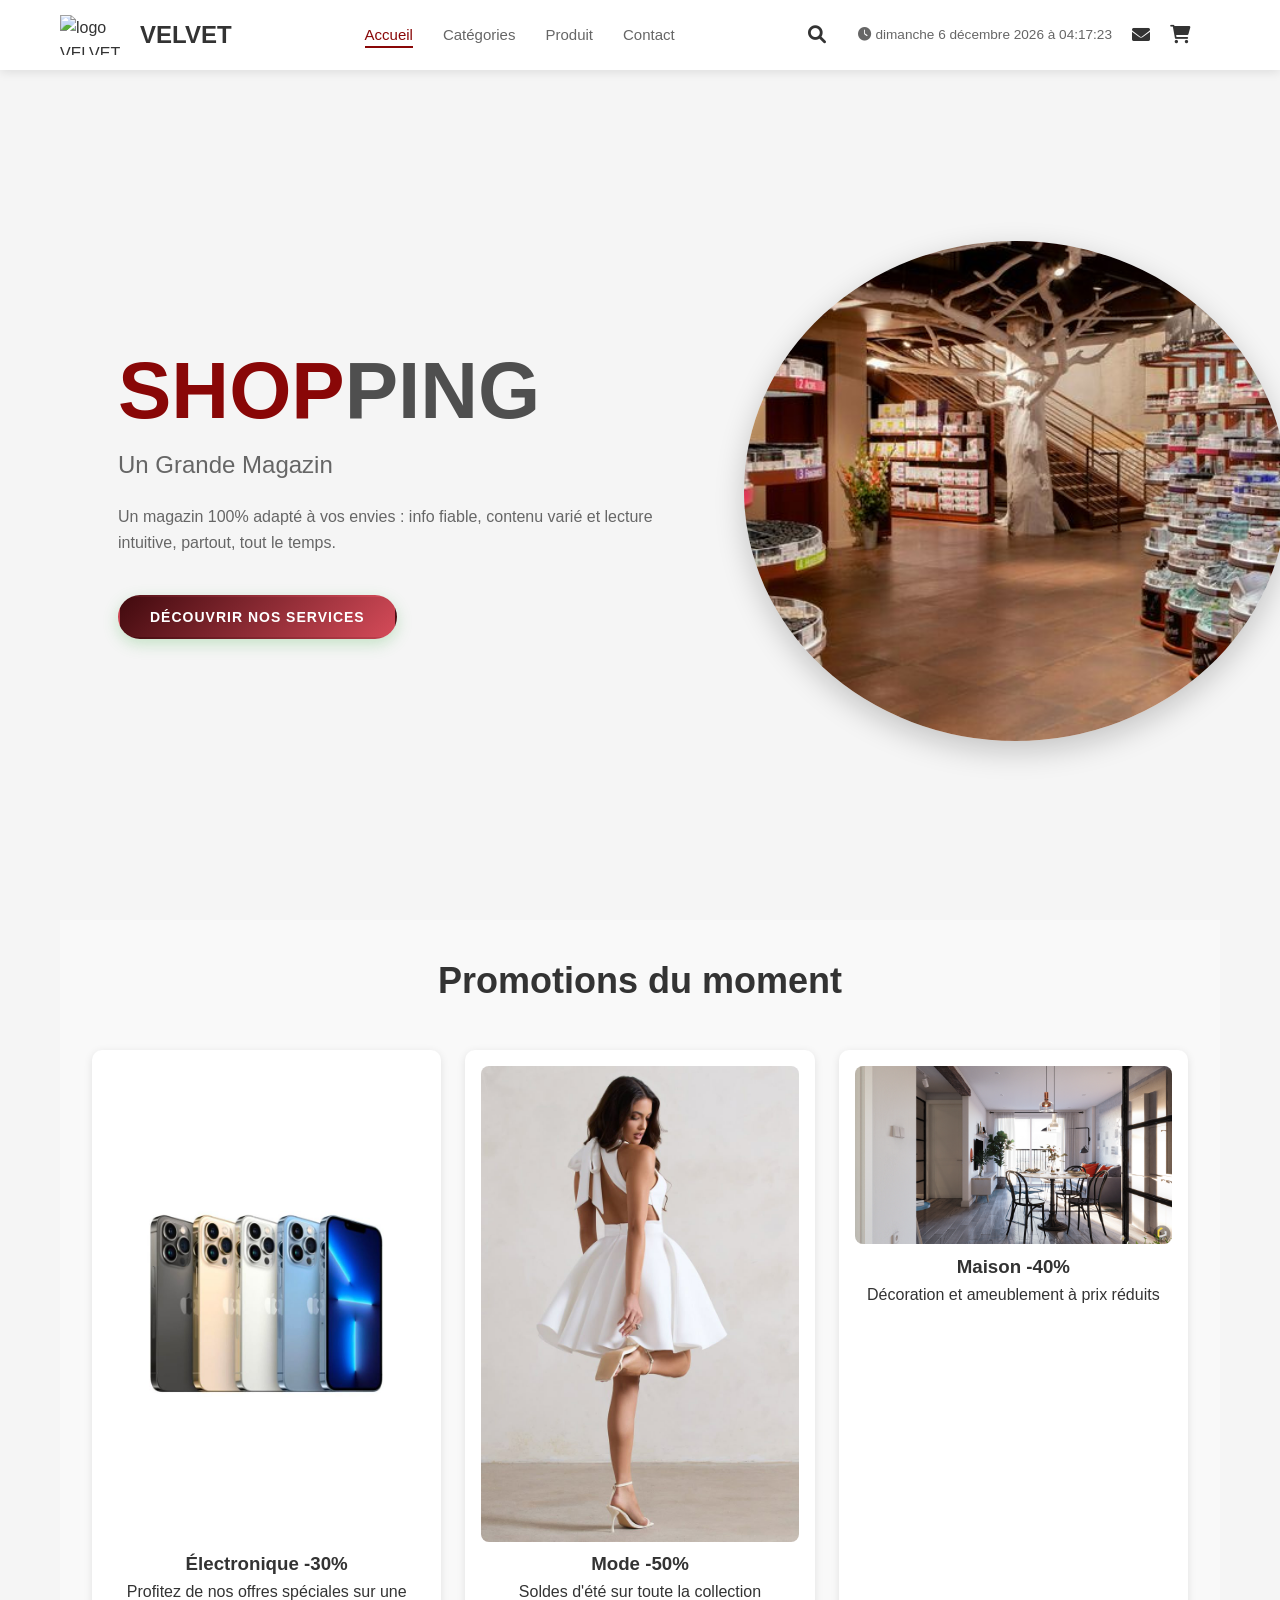
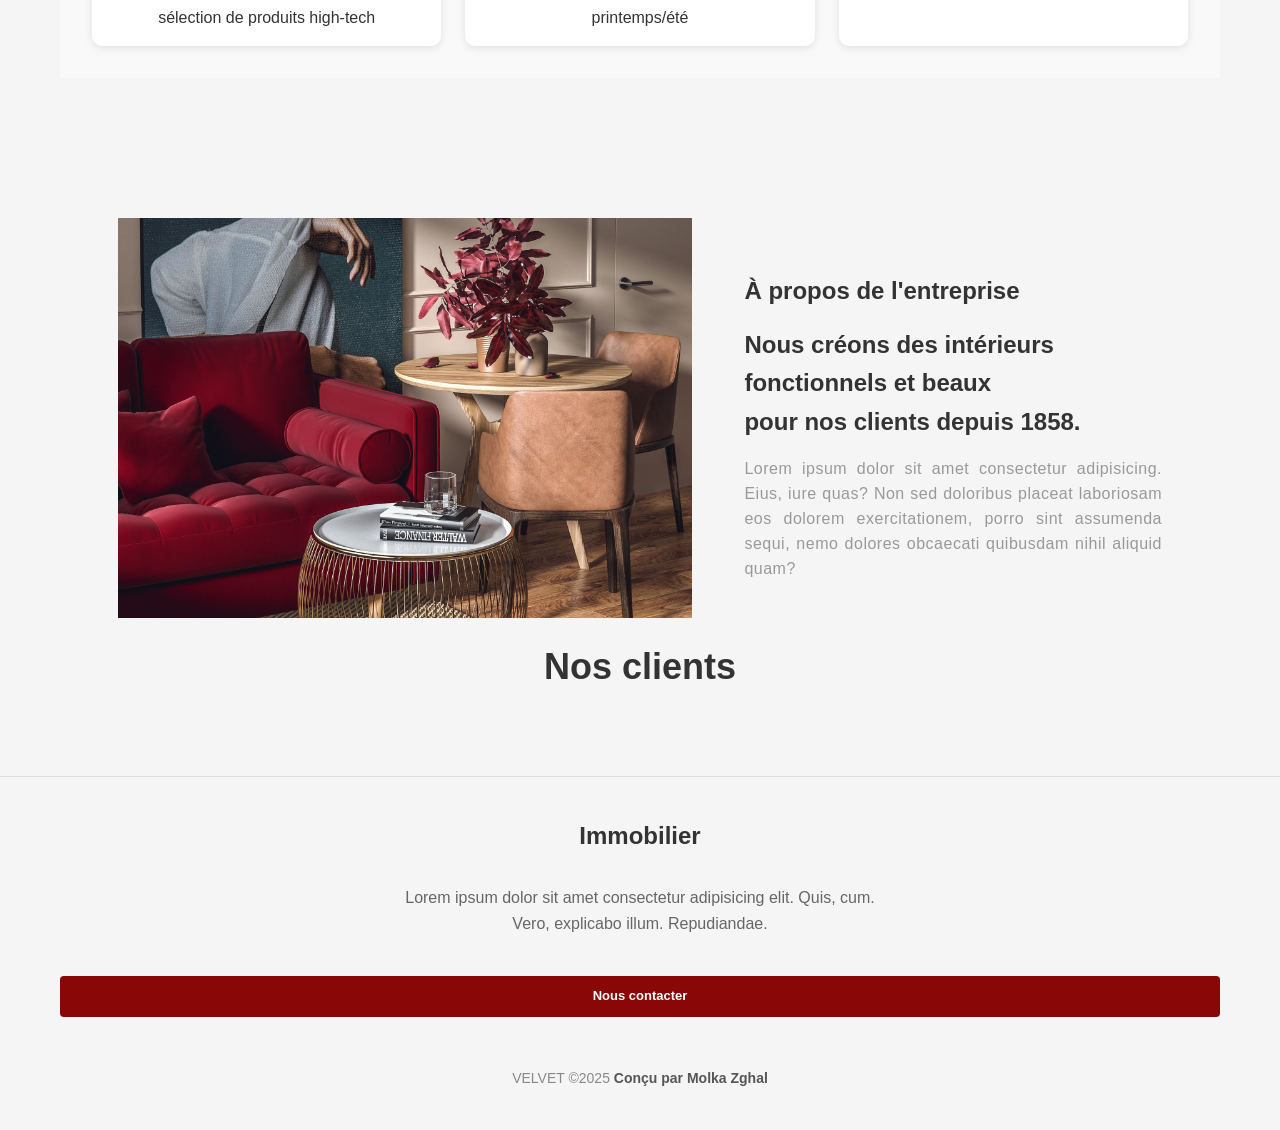
==== commit 347d8773: "Fix logo image filename in index.html" ====
--- a/index.html
+++ b/index.html
@@ -12,7 +12,7 @@
     <header>
         <div class="header-container">
             <div class="logo">
-                <img src="Logo.jpg" alt="logo VELVET">
+                <img src="logo.jpg" alt="logo VELVET">
                 <h1>VELVET</h1>
             </div>
             
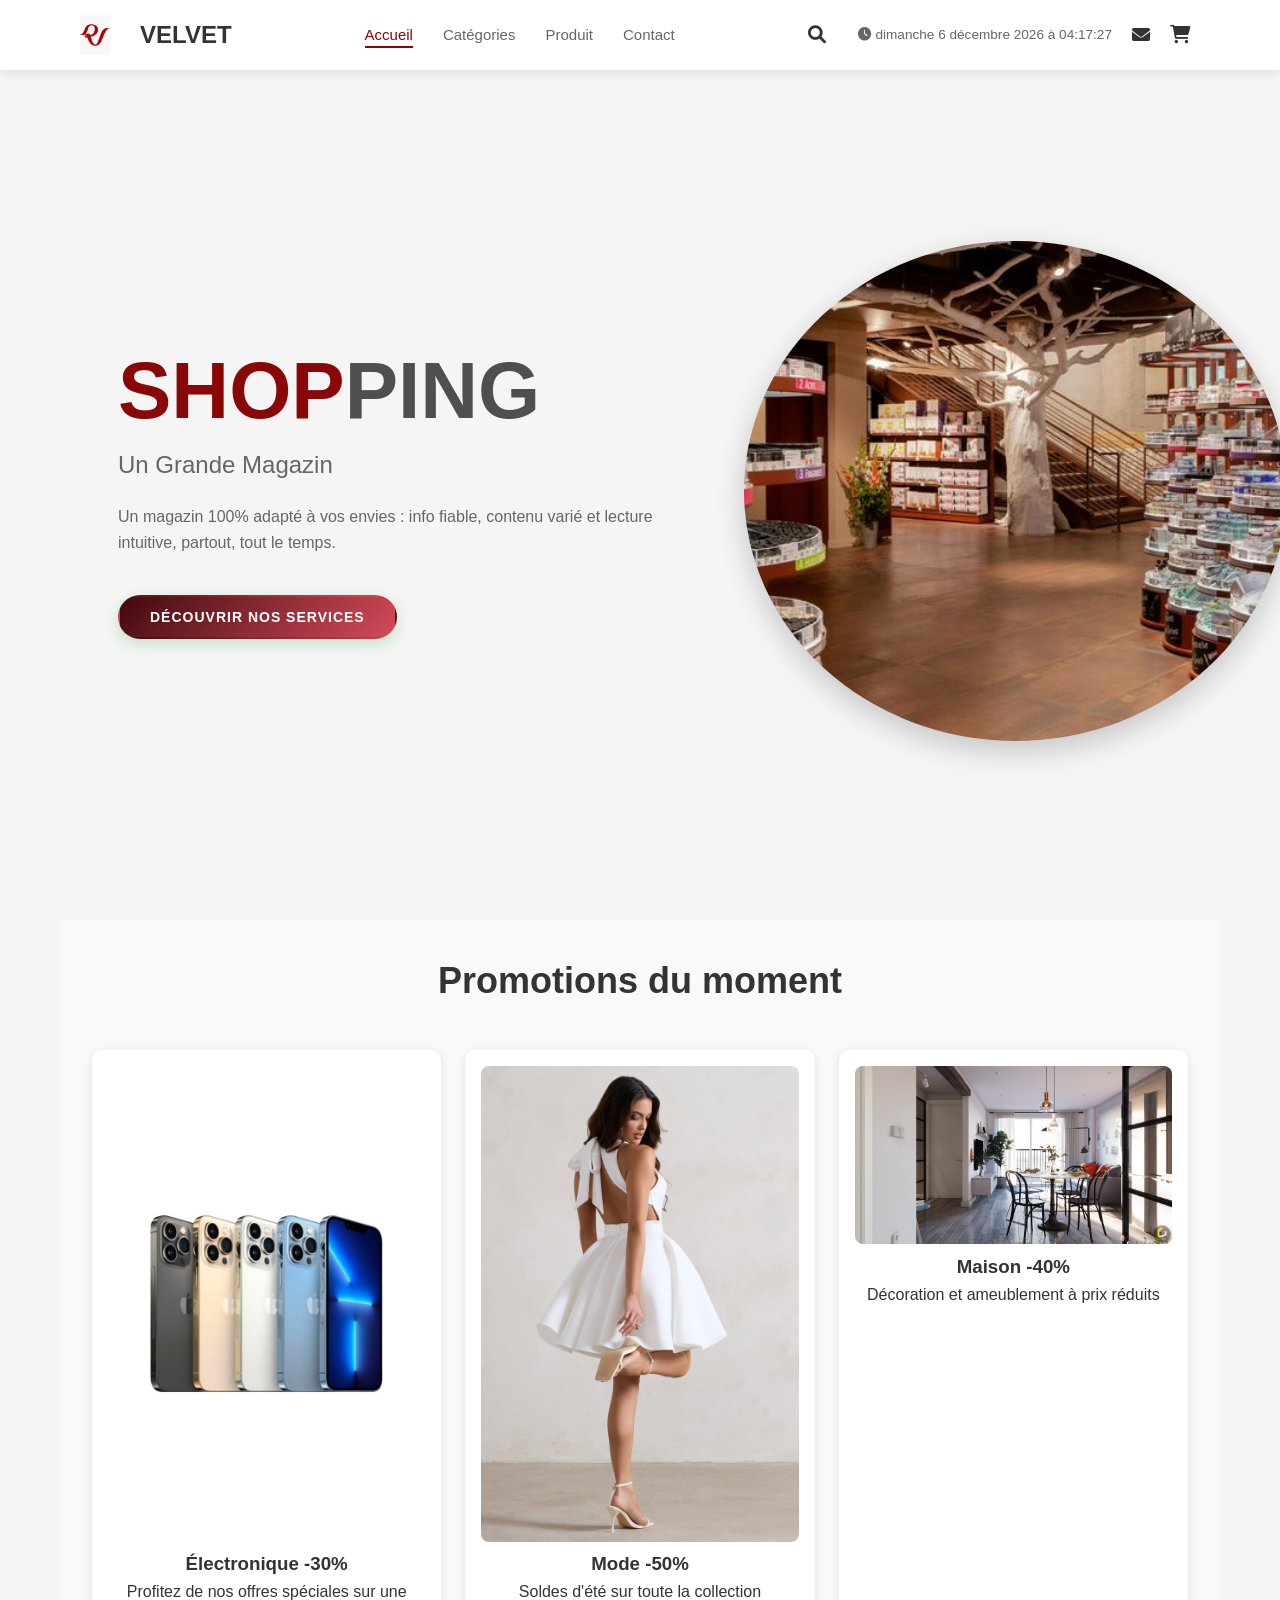
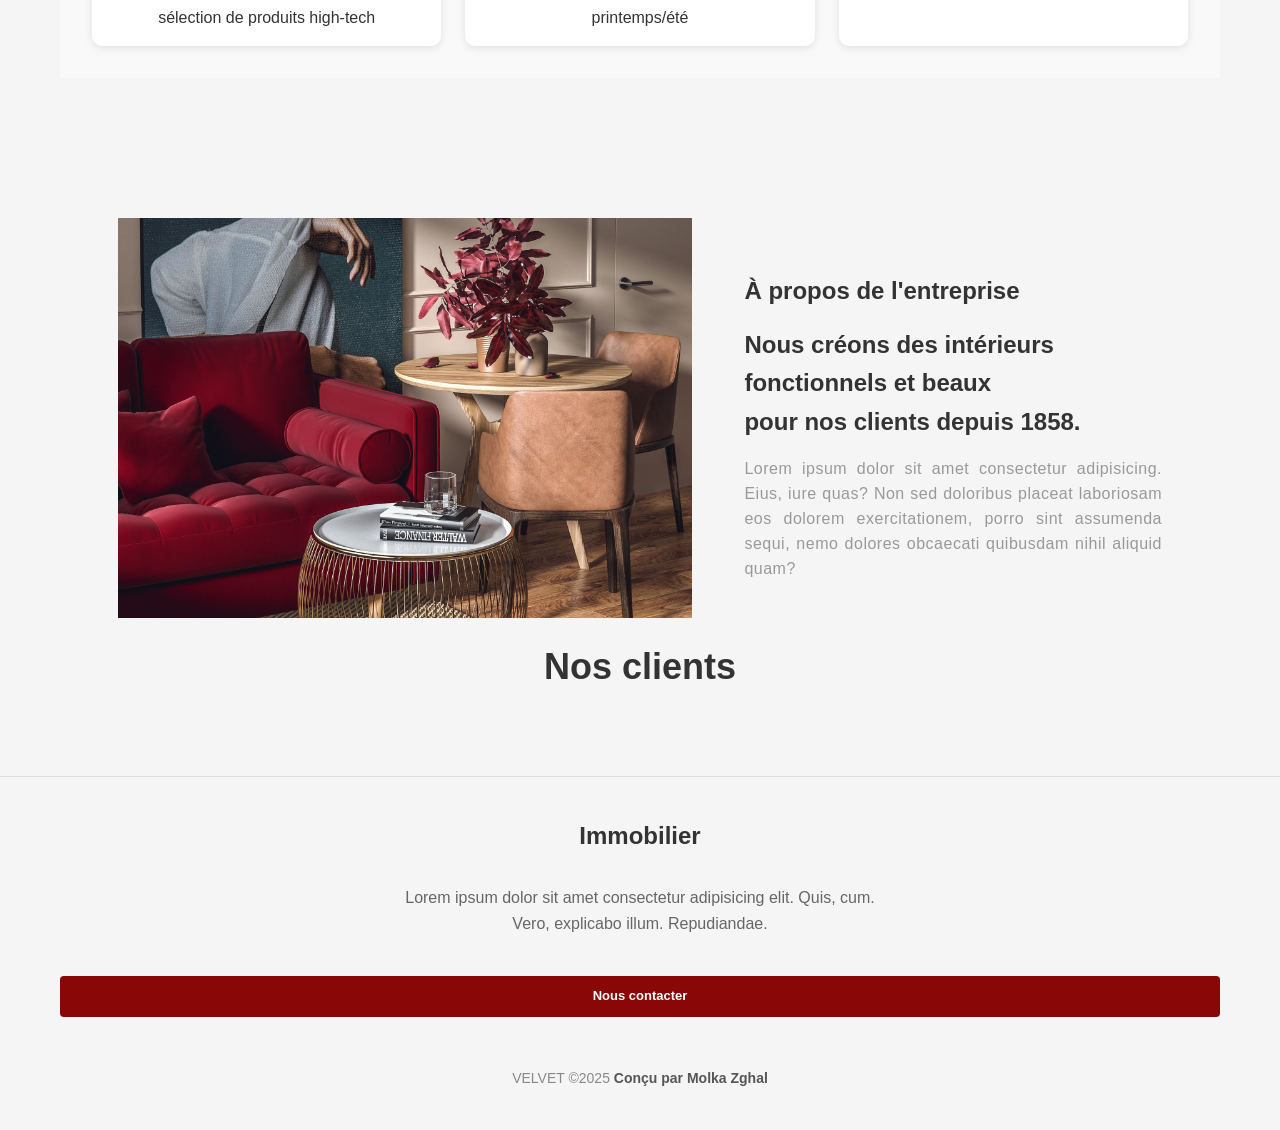
==== commit 2cfe0188: "Update index.html" ====
--- a/index.html
+++ b/index.html
@@ -4,6 +4,7 @@
     <meta charset="UTF-8">
     <meta name="viewport" content="width=device-width, initial-scale=1.0">
     <title>VELVET - Accueil</title>
+    <link rel="icon" href="logo.png" type="image/png">
     <link rel="stylesheet" href="https://cdnjs.cloudflare.com/ajax/libs/font-awesome/6.0.0-beta3/css/all.min.css">
     <link rel="stylesheet" href="style.css">
     <script src="script.js" defer></script>
